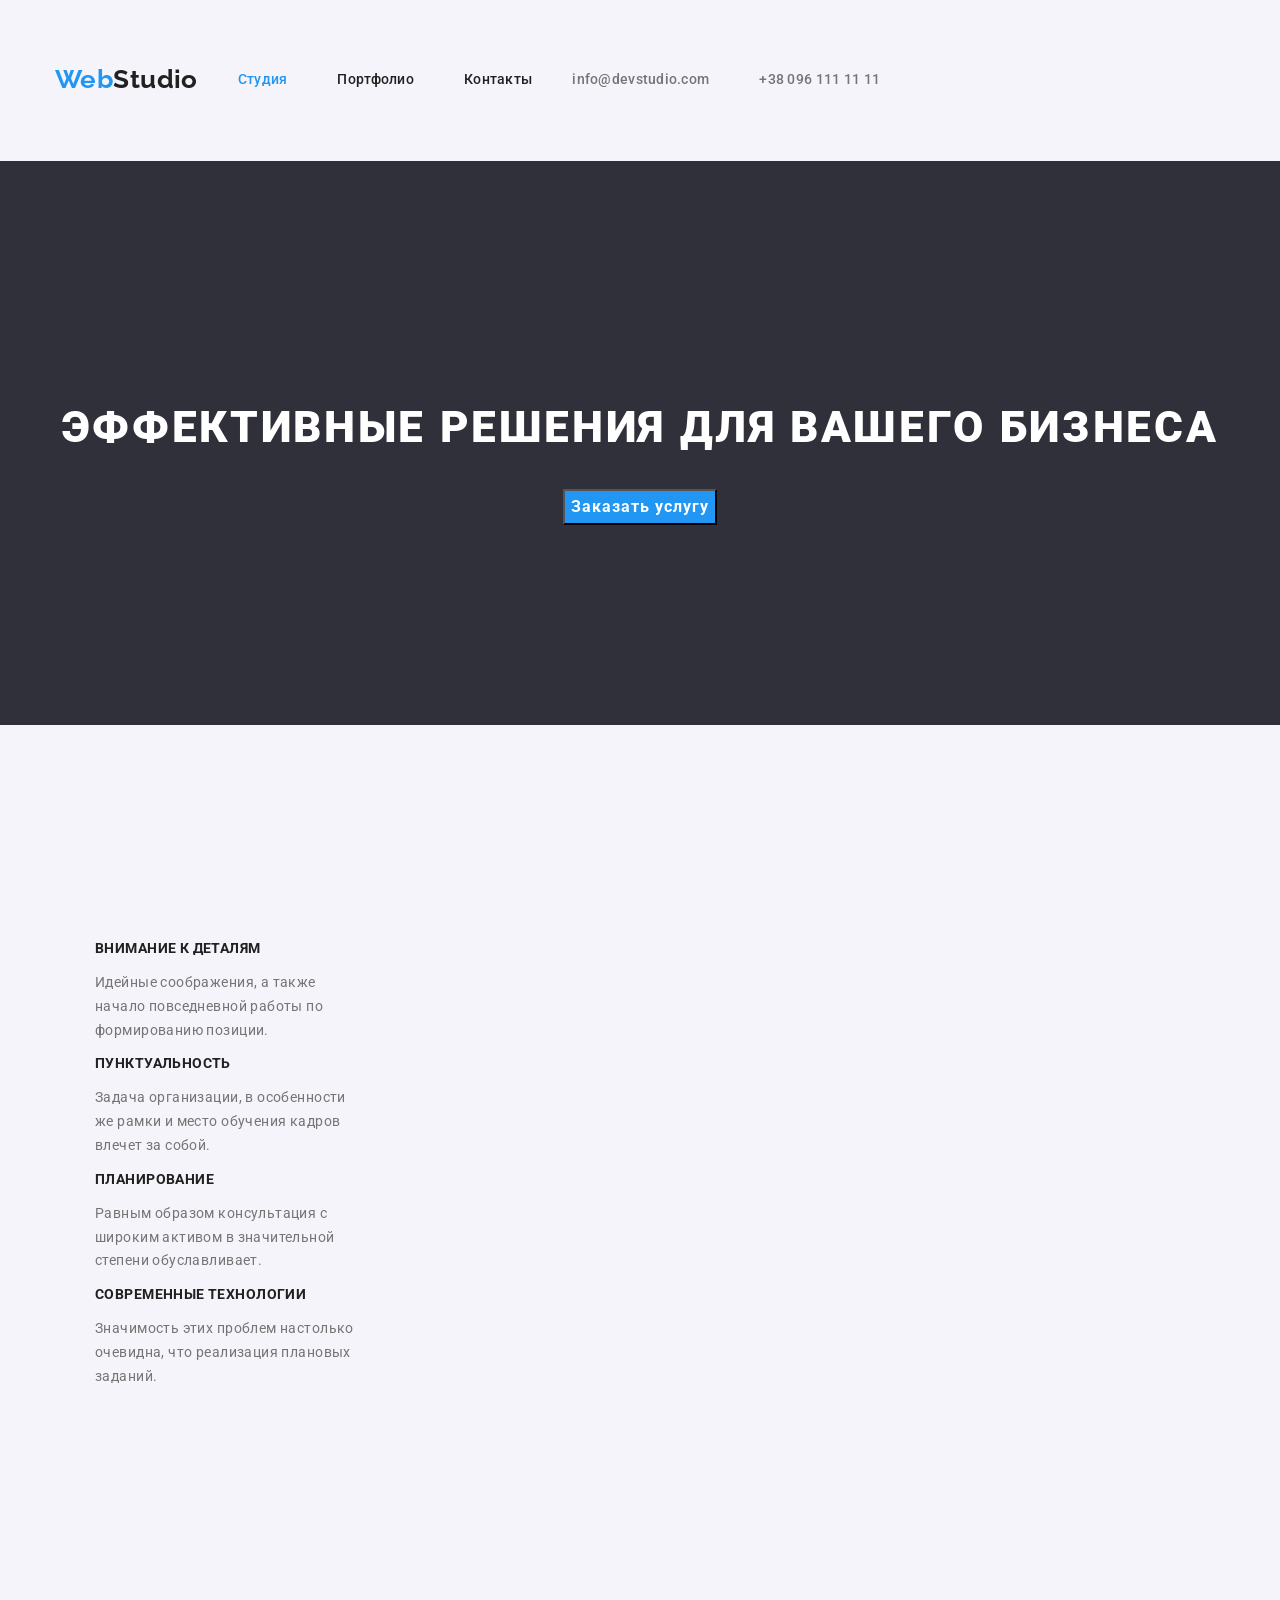
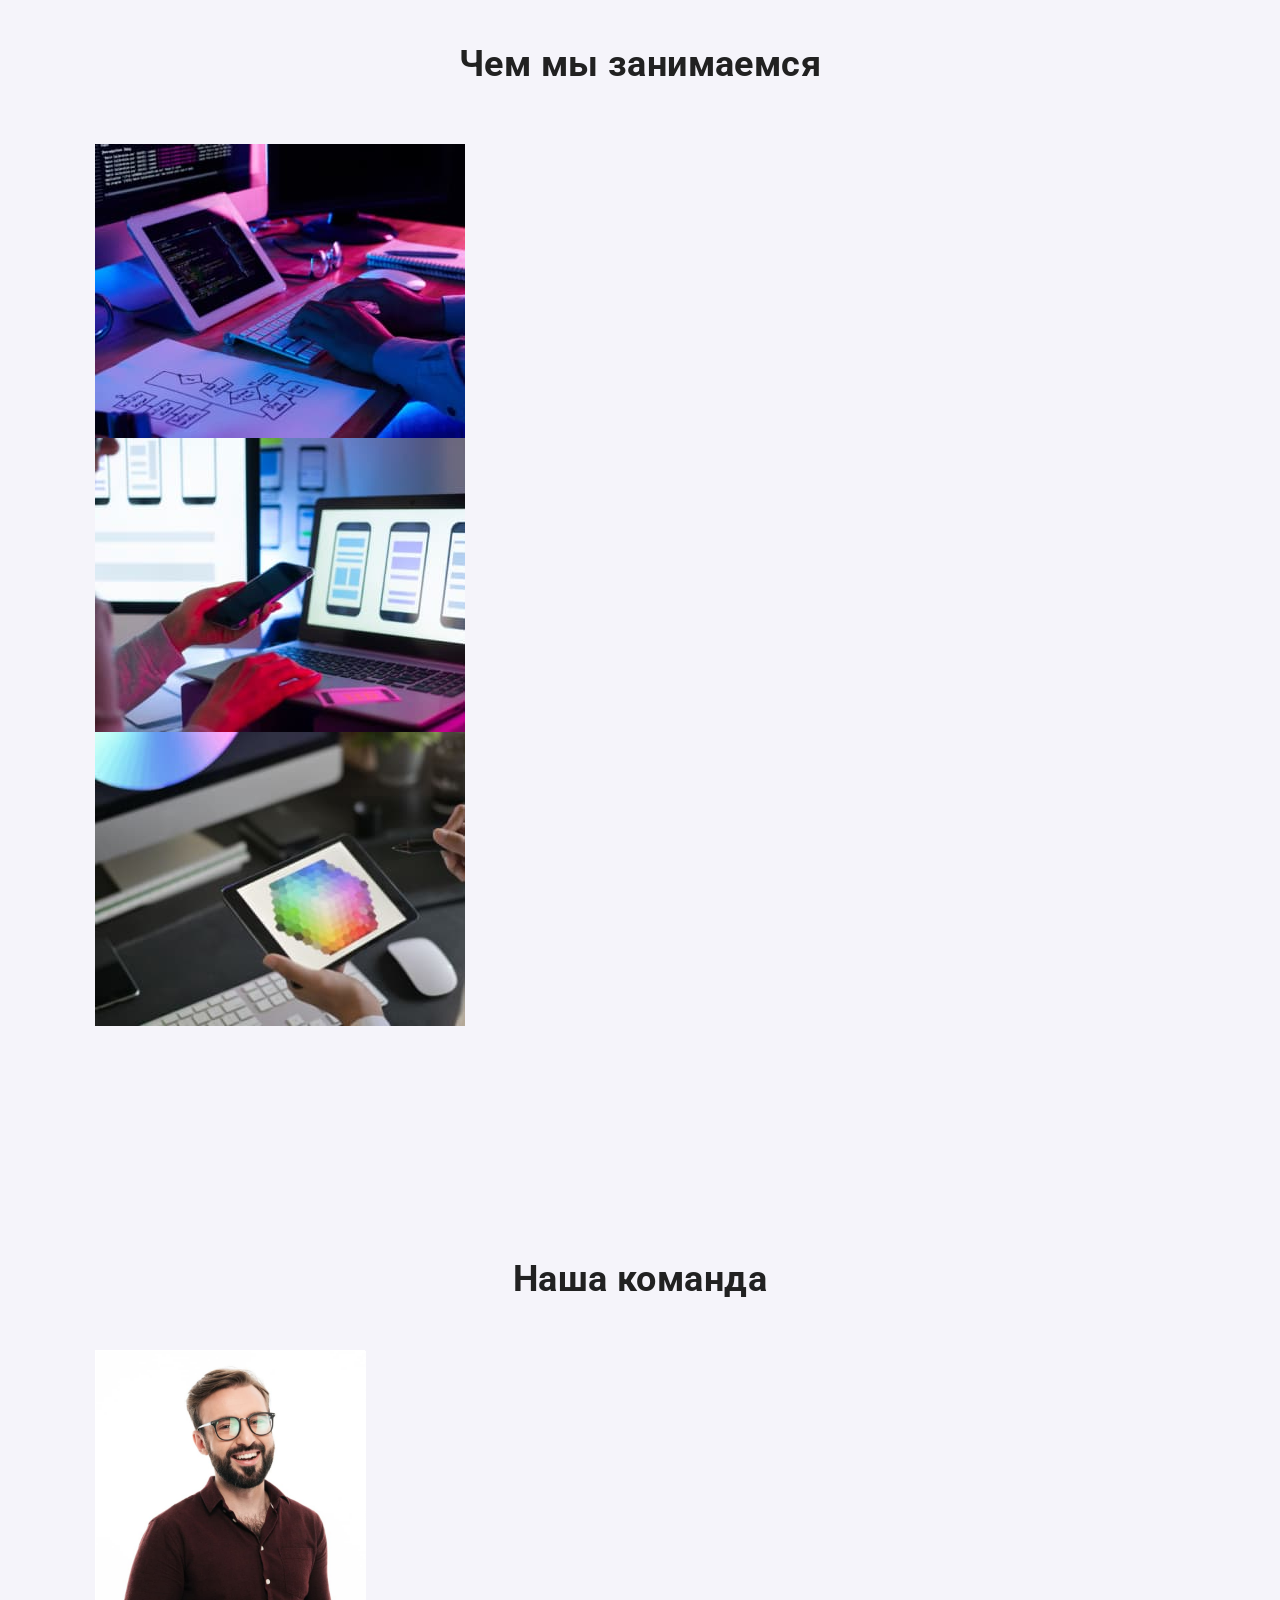
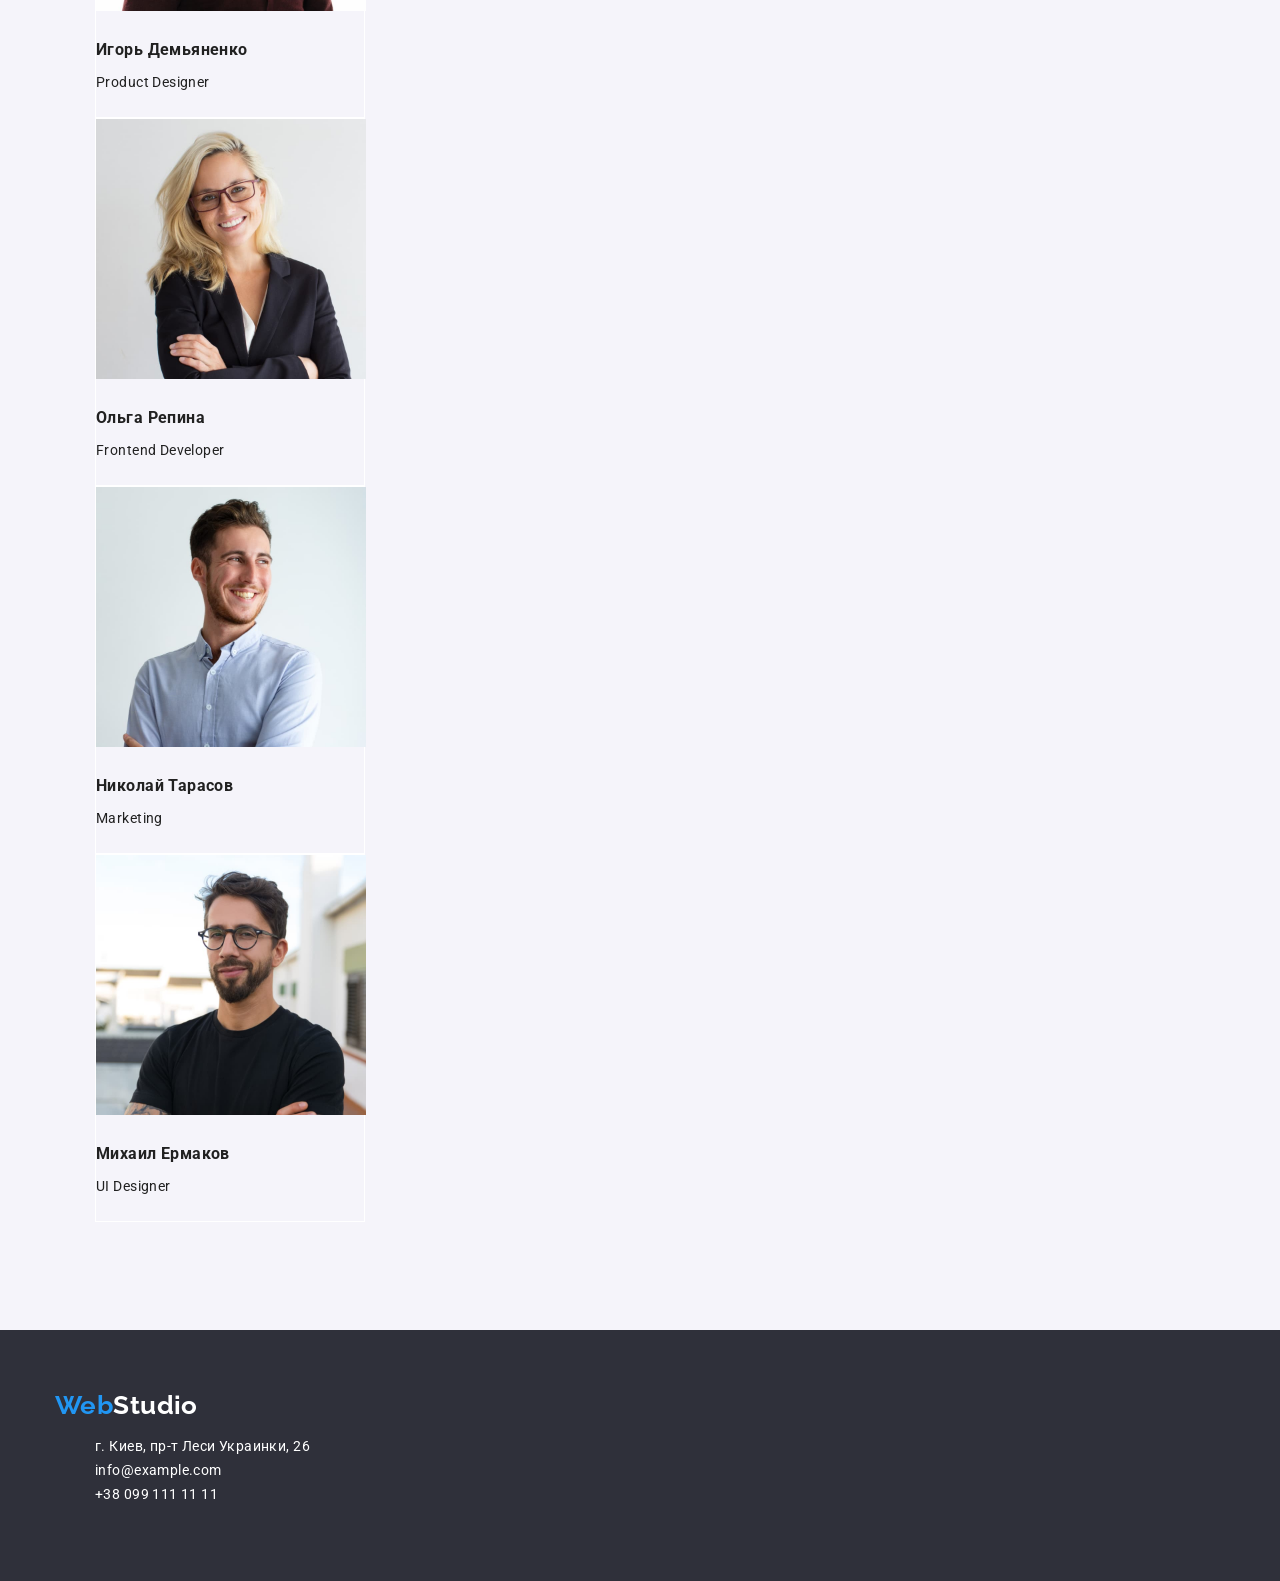
==== index.html @ 21a74ce8 "html" ====
<!DOCTYPE html>
<html lang="ru">
  <head>
    <meta charset="UTF-8" />
    <meta http-equiv="X-UA-Compatible" content="IE=edge" />
    <meta name="viewport" content="width=device-width, initial-scale=1.0" />
    <link rel="preconnect" href="https://fonts.googleapis.com" />
    <link rel="preconnect" href="https://fonts.gstatic.com" crossorigin />
    <link
      href="https://fonts.googleapis.com/css2?family=Raleway:wght@700&family=Roboto:wght@400;500;700;900&display=swap"
      rel="stylesheet"
    />
    <link
      rel="stylesheet"
      href="https://cdnjs.cloudflare.com/ajax/libs/modern-normalize/1.1.0/modern-normalize.min.css"
      integrity="sha512-wpPYUAdjBVSE4KJnH1VR1HeZfpl1ub8YT/NKx4PuQ5NmX2tKuGu6U/JRp5y+Y8XG2tV+wKQpNHVUX03MfMFn9Q=="
      crossorigin="anonymous"
      referrerpolicy="no-referrer"
    />
    <link rel="stylesheet" href="./css/styles.css" />
    <title>Web Studio</title>
  </head>

  <body>
    <header class="header">
      <div class="conteiner main-nav">
        <nav class="header-navigation">
          <a href="./index.html" class="logo logo-header link"
            >Web<span class="studio">Studio </span>
          </a>
          <ul class="header-list list">
            <li class="header-item">
              <a href="./index.html" class="header-link link current">Студия</a>
            </li>
            <li class="header-item">
              <a href="./portfolio.html" class="header-link link">Портфолио</a>
            </li>
            <li class="header-item">
              <a href="" class="header-link link">Контакты</a>
            </li>
          </ul>
        </nav>
        <ul class="header-contact list">
          <li class="header-contact-item">
            <a href="mailto:info@devstudio.com" class="header-contact-link link"
              >info@devstudio.com</a
            >
          </li>
          <li class="header-contact-item">
            <a href="tel:+380961111111" class="header-contact-link link"
              >+38 096 111 11 11</a
            >
          </li>
        </ul>
      </div>
    </header>
    <main>
      <!-- Герой -->
      <section class="hero">
        <div class="conteiner">
          <h1 class="hero-title">Эффективные решения для вашего бизнеса</h1>
          <button class="hero-btn" type="button">Заказать услугу</button>
        </div>
      </section>
      <!-- Наші преваги -->
      <section class="feature">
        <div class="conteiner">
          <h2 class="visually-hidden">Наши преимущества</h2>
          <ul class="feature list">
            <li class="feature-item link">
              <h3 class="feature-top-title">Внимание к деталям</h3>
              <p class="feature-text">
                Идейные соображения, а также начало повседневной работы по
                формированию позиции.
              </p>
            </li>
            <li class="feature-item link">
              <h3 class="feature-top-title">Пунктуальность</h3>
              <p class="feature-text">
                Задача организации, в особенности же рамки и место обучения
                кадров влечет за собой.
              </p>
            </li>
            <li class="feature-item link">
              <h3 class="feature-top-title">Планирование</h3>
              <p class="feature-text">
                Равным образом консультация с широким активом в значительной
                степени обуславливает.
              </p>
            </li>
            <li class="feature-item link">
              <h3 class="feature-top-title">Современные технологии</h3>
              <p class="feature-text">
                Значимость этих проблем настолько очевидна, что реализация
                плановых заданий.
              </p>
            </li>
          </ul>
        </div>
      </section>
      <!-- Про нас -->
      <section class="about">
        <div class="conteiner">
          <h2 class="about-title">Чем мы занимаемся</h2>
          <ul class="about-list list">
            <li class="about-item link">
              <img src="./img/img1.jpg" alt="photo1" width="370" height="294" />
            </li>
            <li class="about-item link">
              <img src="./img/img2.jpg" alt="photo2" width="370" height="294" />
            </li>
            <li class="about-item link">
              <img src="./img/img3.jpg" alt="photo3" width="370" height="294" />
            </li>
          </ul>
        </div>
      </section>
      <!-- Наша команда -->
      <section class="team">
        <div class="conteiner">
          <h2 class="team-title">Наша команда</h2>
          <ul class="team-list list">
            <li class="team-item link">
              <img
                class="team-img"
                src="./img/Igor.jpg"
                alt="Игорь"
                width="270"
                height="260"
              />
              <h3 class="team-top-title">Игорь Демьяненко</h3>
              <p class="team-text" lang="en">Product Designer</p>
            </li>
            <li class="team-item link">
              <img
                class="team-img"
                src="./img/olga.jpg"
                alt="Ольга"
                width="270"
                height="260"
              />
              <h3 class="team-top-title">Ольга Репина</h3>
              <p class="team-text" lang="en">Frontend Developer</p>
            </li>
            <li class="team-item link">
              <img
                class="team-img"
                src="./img/nick.jpg"
                alt="Николай "
                width="270"
                height="260"
              />
              <h3 class="team-top-title">Николай Тарасов</h3>
              <p class="team-text" lang="en">Marketing</p>
            </li>
            <li class="team-item link">
              <img
                class="team-img"
                src="./img/michal.jpg"
                alt="Михаил"
                width="270"
                height="260"
              />
              <h3 class="team-top-title">Михаил Ермаков</h3>
              <p class="team-text" lang="en">UI Designer</p>
            </li>
          </ul>
        </div>
      </section>
    </main>
    <footer class="footer">
      <div class="conteiner">
        <a href="" class="logo link"
          >Web<span class="studio-footer">Studio </span>
        </a>
        <address class="footer-address">
          <ul class="footer-address list">
            <li class="footer-address-item link">
              <a
                class="footer-link link"
                href="https://goo.gl/maps/RfcwsnExLFUihrQw7"
                target="_blank"
                rel=" noopener noindex nofollow"
                >г. Киев, пр-т Леси Украинки, 26</a
              >
            </li>
            <li class="footer-address-item">
              <a class="footer-link link" href="mailto:info@example.com"
                >info@example.com</a
              >
            </li>
            <li class="footer-address-item">
              <a class="footer-link link" href="tel:+380991111111"
                >+38 099 111 11 11</a
              >
            </li>
          </ul>
        </address>
      </div>
    </footer>
  </body>
</html>
---- css/styles.css ----
/* колір основного тексту #212121 */
/* колір другорядного тексту #757575 */
/* колір mail tel footer rgba(255, 255, 255, 0.6); */
/* заголовок hero та adress footer  #FFFFFF */
/* фон hero та footer #2F303A */
/* основний фон #E5E5E5 */
/* фон наша команда #F5F4FA */
/* акцент #2196F3 */

:root {
  --accent-color: #2196f3;
  --title-text-color: #212121;
  --primary-text-color: #757575;
  --text-footer-contact: rgba(255, 255, 255, 0.6);
  --background-hero-address: #2f303a;
  --backgraund-main: #e5e5e5;
  --backgraund-team: #f5f4fa;
  --white-text-color: #ffffff;
  --typical-margin: 30px;
  --typical-padding: 94px;
}
body {
  font-family: "Roboto", Ubuntu, sans-serif;
  font-size: 14px;
  letter-spacing: 0.03em;
  color: var(--title-text-color);
  background-color: var(--backgraund-team);
}
img {
  display: block;
}
button {
  cursor: pointer;
}

.list {
  list-style: none;
}

.link {
  text-decoration: none;
  font-style: normal;
}
.conteiner {
  width: 1200px;
  padding-left: 15px;
  padding-right: 15px;
  margin: 0 auto;
}

.logo {
  font-family: "Raleway";
  font-weight: 700;
  font-size: 26px;
  line-height: 1.19;
  color: var(--accent-color);
}

.studio {
  color: var(--title-text-color);
}

.visually-hidden {
  position: absolute;
  white-space: nowrap;
  width: 1px;
  height: 1px;
  overflow: hidden;
  border: 0;
  padding: 0;
  clip: rect(0 0 0 0);
  clip-path: inset(50%);
  margin: -1px;
}
/* Header */
.header {
  padding-top: 24px;
  padding-bottom: 25px;
  display: flex;
  justify-content: center;
}
.header-list {
  display: flex;
  justify-content: end;
}
.header-list .header-item + .header-item {
  margin-left: 50px;
}

.header-list .header-link {
  padding-top: 32px;
  padding-bottom: 32px; 
  display: block;
}
.header-link {
  font-weight: 500;
  line-height: 1.3;
  letter-spacing: 0.02em;
  color: var(--title-text-color);
}
.header-item .link.current {
  color: var(--accent-color);
}
.header-link {
  font-weight: 500;
  line-height: 1.14;
  letter-spacing: 0.02em;
}
.header-link:hover {
  color: var(--accent-color);
}
.header-link:focus {
  color: var(--accent-color);
  background-color: var(--backgraund-team);
}
.header-contact .header-contact-link {
   padding-top: 32px;
  padding-bottom: 32px; 
  display: block;
}
.header-contact-link:hover {
  color: var(--accent-color);
  background-color: var(--backgraund-team);
}
.header-contact {
  display: flex;
  justify-content: end;
  
}
.header-contact .header-contact-item + .header-contact-item {
  margin-left: 50px;
}
.header-contact-link {
  font-weight: 500;
  line-height: 1.4;
  letter-spacing: 0.02em;
  color: var(--primary-text-color);
 
}

.header-contact-link:focus {
  color: var(--accent-color);
  background-color: var(--backgraund-team);
}
/* Main nav */
  .main-nav {
    display: flex;
    align-items: center;
    
  
  }

  .header-navigation {
  display: flex;
  align-items: center;
  justify-content: start;

}
/* Hero  */
.hero {
  align-items: center;
  text-align: center;
  background-color: var(--background-hero-address);
  padding-top: 200px;
  padding-bottom: 200px;
}
.hero-title {
  font-weight: 900;
  font-size: 44px;
  line-height: 1.4;
  text-align: center;
  letter-spacing: 0.06em;
  text-transform: uppercase;
  color: var(--white-text-color);
  margin-bottom: var(--typical-margin);
}
.hero-btn {
  background-color: var(--accent-color);
  font-family: inherit;
  font-weight: 700;
  font-size: 16px;
  line-height: 1.9;
  align-items: center;
  text-align: center;
  letter-spacing: 0.06em;
  cursor: pointer;
  color: var(--white-text-color);
}
.feature {
  padding-top: var(--typical-padding);
  padding-bottom: var(--typical-padding);
}

.feature-top-title {
  font-weight: 700;
  font-size: 14px;
  line-height: 1.14;
  text-transform: uppercase;
  color: var(--title-text-color);
  margin-bottom: 10px;
}

.feature-text {
  line-height: 1.7;
  color: var(--primary-text-color);
  max-width: 270px;
}
.about {
  background-color: var(--backgraund-team);
  padding-bottom: var(--typical-padding);
}
.about-title {
  font-weight: 700;
  font-size: 36px;
  line-height: 1.67;
  text-align: center;
  color: var(--title-text-color);
  margin-bottom: 50px;
}

.team {
  background-color: var(--backgraund-team);
  padding-top: var(--typical-padding);
  padding-bottom: var(--typical-padding);
}
.team-title {
  font-weight: 700;
  font-size: 36px;
  line-height: 1.17;
  text-align: center;
  margin-bottom: 50px;

  color: var(--title-text-color);
}
.team-top-title {
  margin-top: var(--typical-margin);
  margin-bottom: 10px;
}
.team-item {
  width: 270px;
  height: 368px;
  border: 1px solid #ffffff;
}
.team.text {
  font-size: 16px;
  line-height: 1.19;
  margin-bottom: var(--typical-margin);
  text-align: center;

  color: var(--primary-text-color);
}
.footer {
  background-color: var(--background-hero-address);
  padding-top: 60px;
  padding-bottom: 60px;
}

.studio-footer {
  color: var(--white-text-color);
}
.footer-link {
  font-family: "Roboto";
  font-style: normal;
  font-weight: 400;
  font-size: 14px;
  line-height: 1.7;
  margin-top: 20px;
  letter-spacing: 0.03em;
  color: var(--white-text-color);
  margin-top: 9px;
}

.footer-link:hover {vvvvf
  color: var(--accent-color);
}
.footer-link:focus {
  color: var(--accent-color);
}

.footer-address-item {
  line-height: 1.7;

  color: var(--text-footer-contact);
}
/* Портфоліо */
.portfolio {
  background-color: var(--backgraund-main);
  padding-top: var(--typical-padding);
  padding-bottom: var(--typical-padding);
}
.button {
  font-family: "Roboto";
  font-weight: 500;
  font-size: 16px;
  line-height: 1.62;
  text-align: center;
}
.btn:hover {
  background-color: var(--accent-color);
  color: var(--white-text-color);
}

.btn:focus {
  background-color: var(--accent-color);
  color: var(--white-text-color);
}
.btn {
  margin-bottom: 50px;
}
.portfollio-list{
  display: flex;
  justify-content: center;
} 
.portfollio-list .portfolio-item {
  margin-left: 8px;
}
.portfolio-title {
  font-weight: 700;
  font-size: 18px;
  line-height: 2;
  margin-bottom: 4px;
  letter-spacing: 0.06em;
  color: var(--title-text-color);
}
.portfolio-text {
  font-size: 16px;
  line-height: 1.9;
  letter-spacing: 0.03em;
  margin-bottom: 20px;
  color: var(--primary-text-color);
}
.portfolio-picture {
  display: flex;
  flex-wrap: wrap;
  /* justify-content: space-between; */
}
/* calc((100% - кол-ищ margin в строке * на значение margin ) / на кол-во элементов в строке) */
.portfolio-picture-item {
  /* width: 380px;
  border: 1px solid #ffffff; */
  width: calc((100% - 60px) / 3);
  margin-bottom: 30px;
}
.portfolio-picture-item:not(:nth-child(3n)){
  margin-right: 30px;
}
.portfolio-picture-item:nth-last-child(-3){
  margin-bottom: 0px;
}

 .conteiner .flex {
  dis play: flex;
  flex-wrap: wrap;
  }
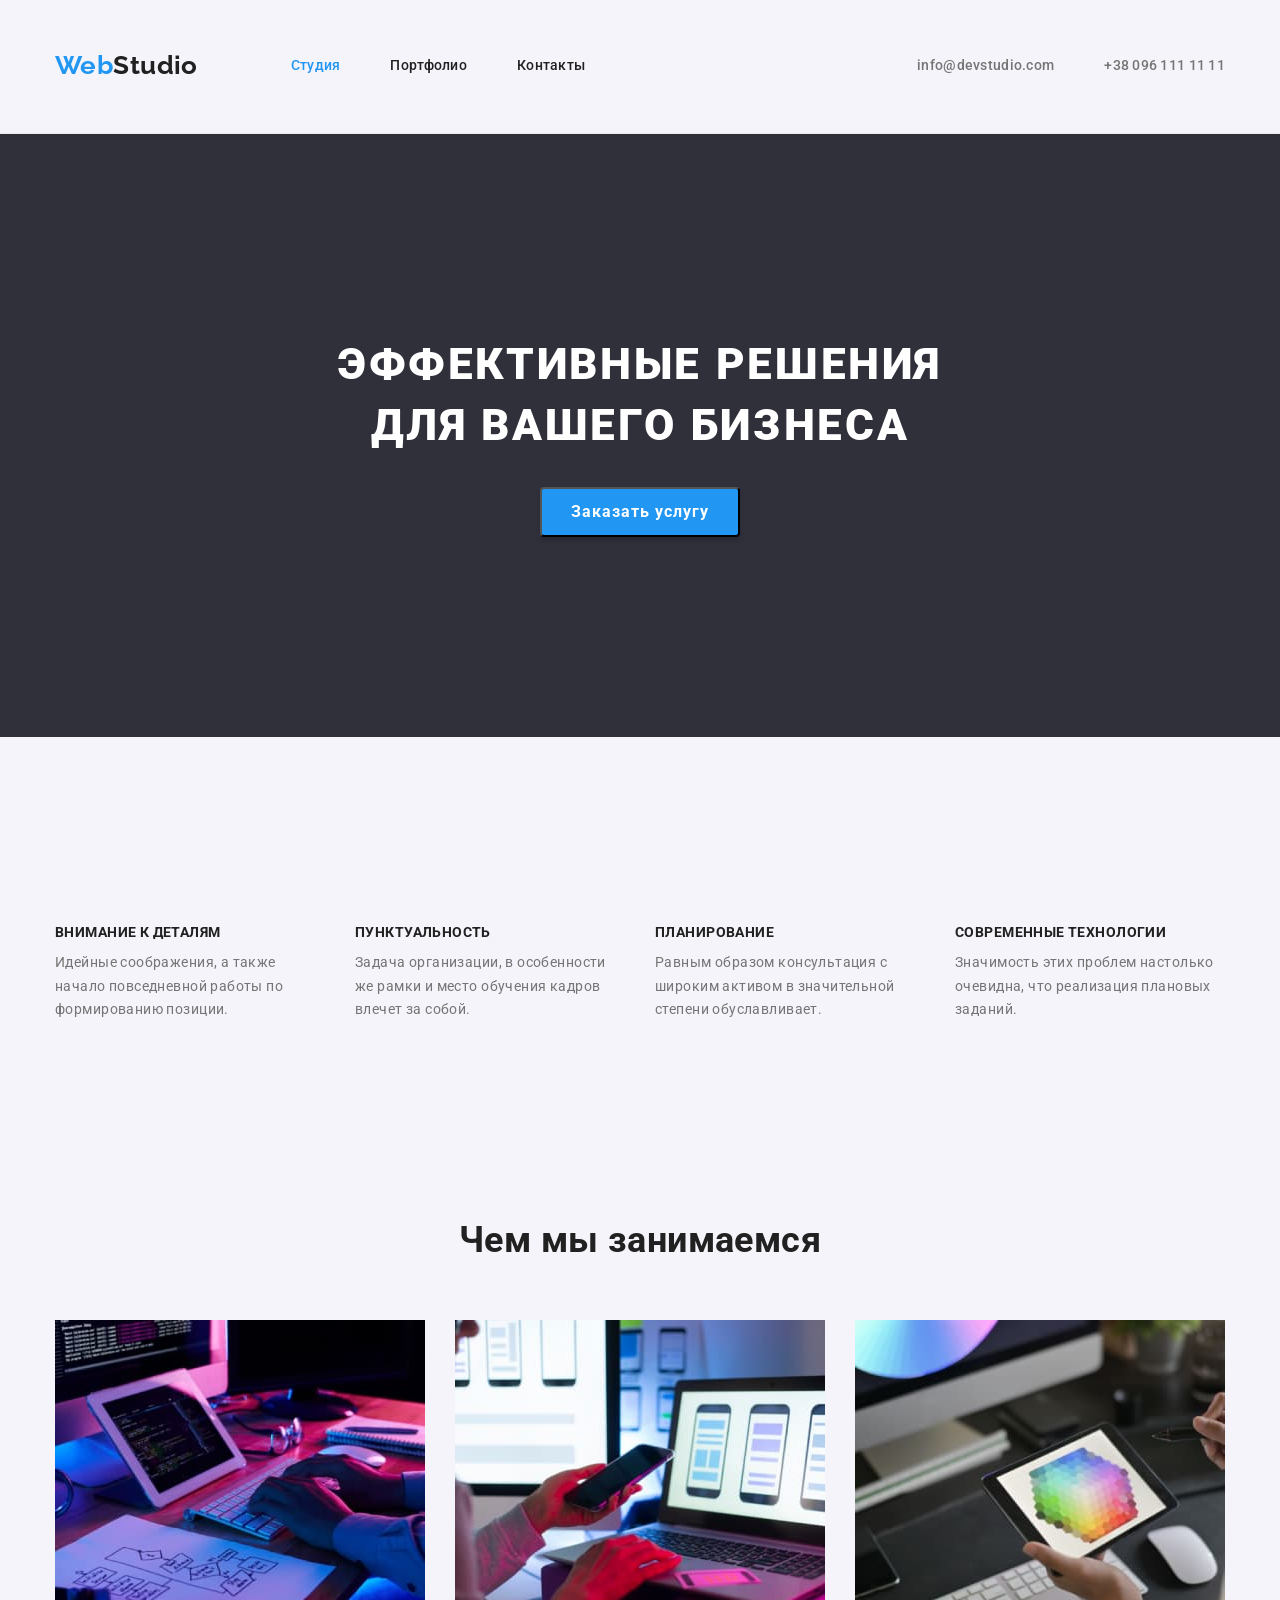
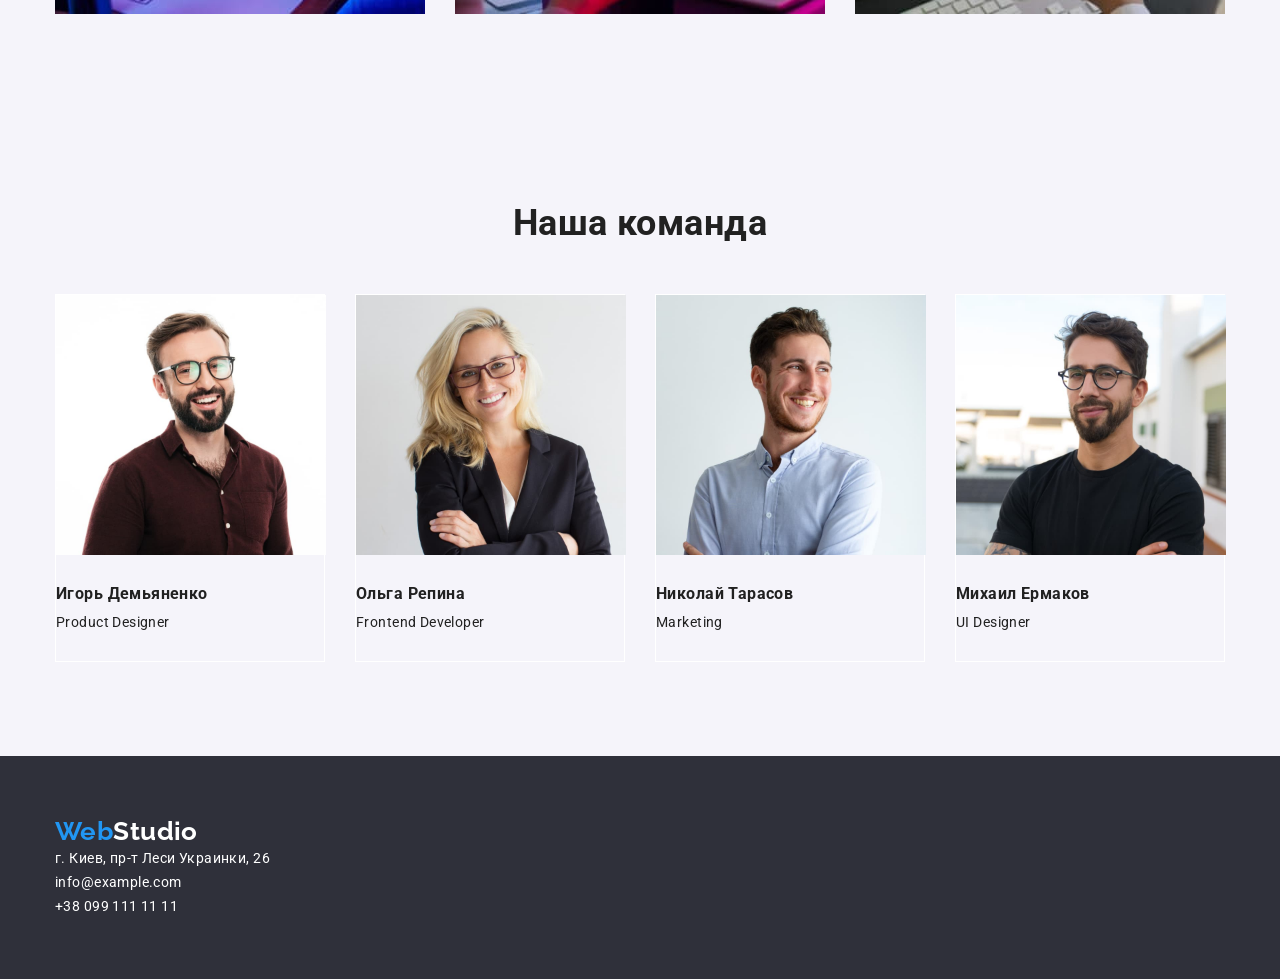
==== commit c8cdc1b4: "html" ====
--- a/index.html
+++ b/index.html
@@ -170,14 +170,14 @@
     </main>
     <footer class="footer">
       <div class="conteiner">
-        <a href="" class="logo link"
+        <a href="" class="logo link footer-logo"
           >Web<span class="studio-footer">Studio </span>
         </a>
         <address class="footer-address">
           <ul class="footer-address list">
             <li class="footer-address-item link">
               <a
-                class="footer-link link"
+                class="footer-link link address-link"
                 href="https://goo.gl/maps/RfcwsnExLFUihrQw7"
                 target="_blank"
                 rel=" noopener noindex nofollow"
@@ -185,12 +185,14 @@
               >
             </li>
             <li class="footer-address-item">
-              <a class="footer-link link" href="mailto:info@example.com"
+              <a
+                class="footer-link link contact-link"
+                href="mailto:info@example.com"
                 >info@example.com</a
               >
             </li>
             <li class="footer-address-item">
-              <a class="footer-link link" href="tel:+380991111111"
+              <a class="footer-link link contact-link" href="tel:+380991111111"
                 >+38 099 111 11 11</a
               >
             </li>
--- a/css/styles.css
+++ b/css/styles.css
@@ -19,6 +19,16 @@
   --typical-margin: 30px;
   --typical-padding: 94px;
 }
+p,
+h1,
+h2,
+h3,
+h4,
+h5,
+h6 {
+  margin: 0;
+  padding: 0;
+}
 body {
   font-family: "Roboto", Ubuntu, sans-serif;
   font-size: 14px;
@@ -35,6 +45,8 @@
 
 .list {
   list-style: none;
+  padding: 0;
+  margin: 0;
 }
 
 .link {
@@ -74,17 +86,29 @@
 }
 /* Header */
 .header {
+  /* height: 80px; */
   padding-top: 24px;
   padding-bottom: 25px;
-  display: flex;
-  justify-content: center;
+  text-align: center;
+ border-bottom: 1px solid #ECECEC;
 }
 .header-list {
   display: flex;
-  justify-content: end;
+  list-style: none;
+  padding: 0;
+  margin: 0;
+
 }
 .header-list .header-item + .header-item {
   margin-left: 50px;
+}
+.header-contact .header-contact-item + .header-contact-item {
+  margin-left: 50px;
+}
+.logo-header {
+  margin-right: 93px;
+  padding-top: 24px;
+  padding-bottom: 25px;
 }
 
 .header-list .header-link {
@@ -124,12 +148,12 @@
 }
 .header-contact {
   display: flex;
-  justify-content: end;
+  margin-left: auto;
   
 }
-.header-contact .header-contact-item + .header-contact-item {
+/* .header-contact .header-contact-item + .header-contact-item {
   margin-left: 50px;
-}
+} */
 .header-contact-link {
   font-weight: 500;
   line-height: 1.4;
@@ -146,14 +170,11 @@
   .main-nav {
     display: flex;
     align-items: center;
-    
-  
   }
 
   .header-navigation {
   display: flex;
   align-items: center;
-  justify-content: start;
 
 }
 /* Hero  */
@@ -168,15 +189,21 @@
   font-weight: 900;
   font-size: 44px;
   line-height: 1.4;
-  text-align: center;
   letter-spacing: 0.06em;
   text-transform: uppercase;
   color: var(--white-text-color);
   margin-bottom: var(--typical-margin);
+  flex-wrap: wrap;
+  max-width: 696px;
+  text-align: center;
+margin: auto;
+  
 }
 .hero-btn {
+  min-width: 200px;
+  height: 50px;
   background-color: var(--accent-color);
-  font-family: inherit;
+  font-family: Roboto;
   font-weight: 700;
   font-size: 16px;
   line-height: 1.9;
@@ -185,7 +212,11 @@
   letter-spacing: 0.06em;
   cursor: pointer;
   color: var(--white-text-color);
-}
+  box-shadow: 0px 4px 4px rgba(0, 0, 0, 0.15);
+  border-radius: 4px;
+  margin-top: 30px;
+}
+/* Feature/ */
 .feature {
   padding-top: var(--typical-padding);
   padding-bottom: var(--typical-padding);
@@ -198,6 +229,9 @@
   text-transform: uppercase;
   color: var(--title-text-color);
   margin-bottom: 10px;
+}
+.feature-item + .feature-item {
+  margin-left: 30px;
 }
 
 .feature-text {
@@ -205,9 +239,19 @@
   color: var(--primary-text-color);
   max-width: 270px;
 }
+.feature .list{
+ display: flex;
+}
+/* About/ */
 .about {
   background-color: var(--backgraund-team);
   padding-bottom: var(--typical-padding);
+}
+.about-list {
+  display: flex;
+}
+.about-item  + .about-item {
+  margin-left: 30px;
 }
 .about-title {
   font-weight: 700;
@@ -217,11 +261,14 @@
   color: var(--title-text-color);
   margin-bottom: 50px;
 }
-
+/* Team/ */
 .team {
   background-color: var(--backgraund-team);
   padding-top: var(--typical-padding);
   padding-bottom: var(--typical-padding);
+}
+.team-list {
+  display: flex;
 }
 .team-title {
   font-weight: 700;
@@ -240,6 +287,9 @@
   width: 270px;
   height: 368px;
   border: 1px solid #ffffff;
+}
+.team-item + .team-item {
+  margin-left: 30px;
 }
 .team.text {
   font-size: 16px;
@@ -306,6 +356,8 @@
 }
 .btn {
   margin-bottom: 50px;
+  box-shadow: 0px 3px 1px rgba(0, 0, 0, 0.1), 0px 1px 2px rgba(0, 0, 0, 0.08), 0px 2px 2px rgba(0, 0, 0, 0.12);
+  border-radius: 4px;
 }
 .portfollio-list{
   display: flex;
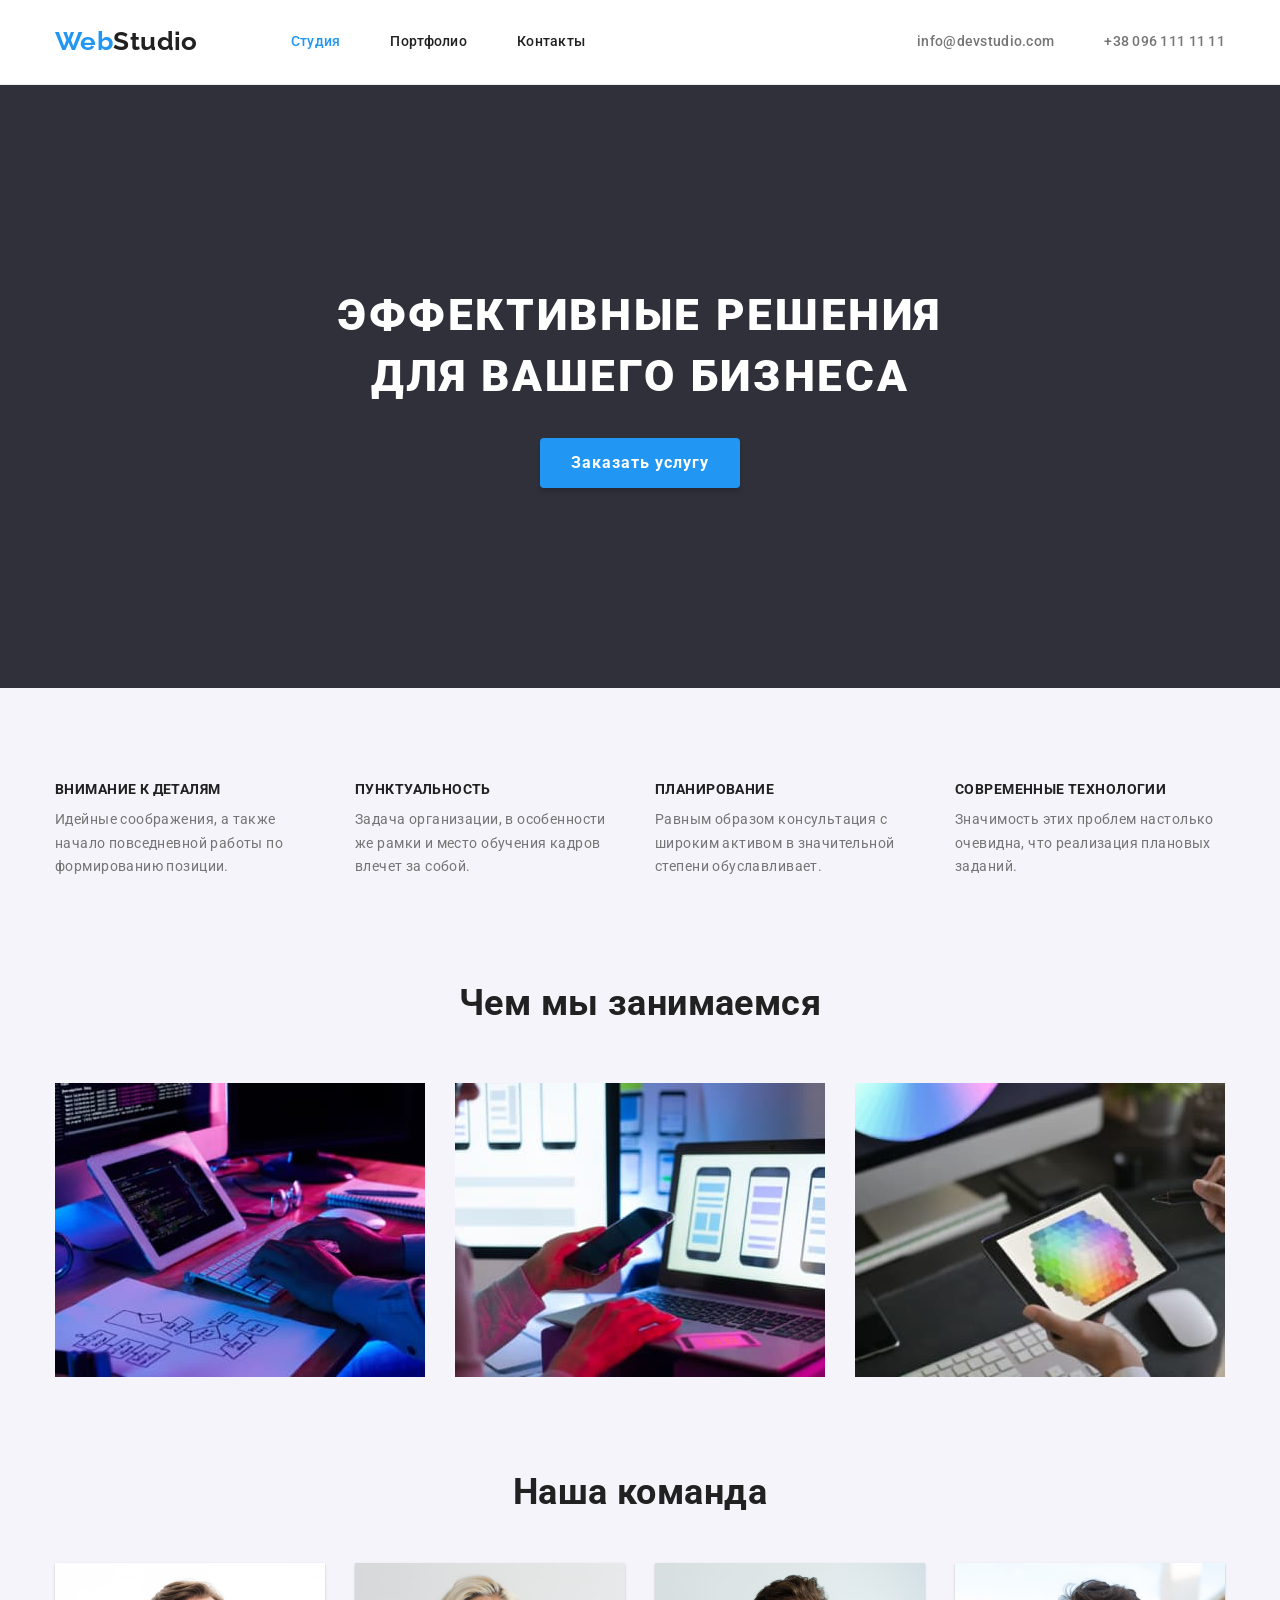
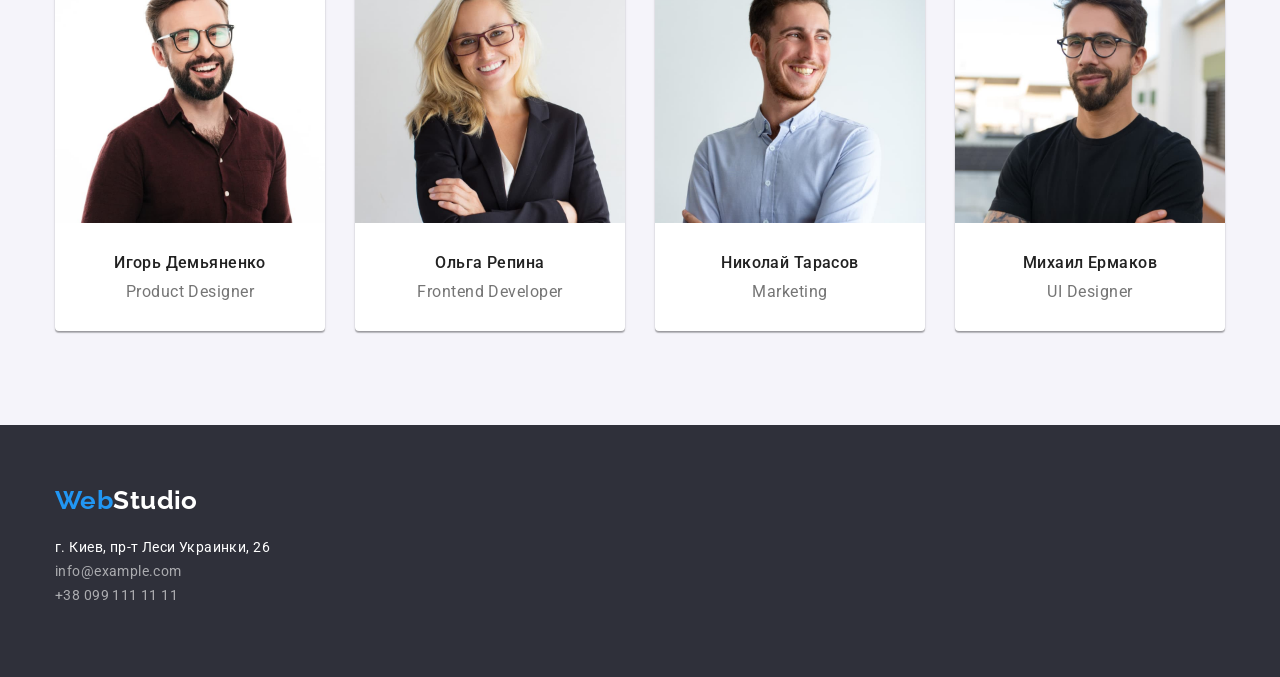
==== commit 7744d3f5: "html" ====
--- a/index.html
+++ b/index.html
@@ -63,7 +63,7 @@
         </div>
       </section>
       <!-- Наші преваги -->
-      <section class="feature">
+      <section class="feature section">
         <div class="conteiner">
           <h2 class="visually-hidden">Наши преимущества</h2>
           <ul class="feature list">
@@ -99,7 +99,7 @@
         </div>
       </section>
       <!-- Про нас -->
-      <section class="about">
+      <section class="about section">
         <div class="conteiner">
           <h2 class="about-title">Чем мы занимаемся</h2>
           <ul class="about-list list">
@@ -116,7 +116,7 @@
         </div>
       </section>
       <!-- Наша команда -->
-      <section class="team">
+      <section class="team section">
         <div class="conteiner">
           <h2 class="team-title">Наша команда</h2>
           <ul class="team-list list">
--- a/css/styles.css
+++ b/css/styles.css
@@ -36,12 +36,14 @@
   color: var(--title-text-color);
   background-color: var(--backgraund-team);
 }
+
 img {
   display: block;
-}
+  max-width: 100%;
+  height: auto;}
+
 button {
-  cursor: pointer;
-}
+  cursor: pointer;}
 
 .list {
   list-style: none;
@@ -84,21 +86,18 @@
   clip-path: inset(50%);
   margin: -1px;
 }
+
 /* Header */
 .header {
-  /* height: 80px; */
-  padding-top: 24px;
-  padding-bottom: 25px;
-  text-align: center;
  border-bottom: 1px solid #ECECEC;
+ background-color: #ffffff;
 }
 .header-list {
   display: flex;
   list-style: none;
   padding: 0;
-  margin: 0;
-
-}
+  margin: 0;}
+
 .header-list .header-item + .header-item {
   margin-left: 50px;
 }
@@ -116,6 +115,7 @@
   padding-bottom: 32px; 
   display: block;
 }
+
 .header-link {
   font-weight: 500;
   line-height: 1.3;
@@ -123,20 +123,20 @@
   color: var(--title-text-color);
 }
 .header-item .link.current {
-  color: var(--accent-color);
-}
+  color: var(--accent-color);}
+
 .header-link {
   font-weight: 500;
   line-height: 1.14;
-  letter-spacing: 0.02em;
-}
+  letter-spacing: 0.02em;}
+
 .header-link:hover {
-  color: var(--accent-color);
-}
+  color: var(--accent-color);}
+
 .header-link:focus {
   color: var(--accent-color);
-  background-color: var(--backgraund-team);
-}
+  background-color: var(--backgraund-team);}
+
 .header-contact .header-contact-link {
    padding-top: 32px;
   padding-bottom: 32px; 
@@ -146,11 +146,11 @@
   color: var(--accent-color);
   background-color: var(--backgraund-team);
 }
+
 .header-contact {
   display: flex;
-  margin-left: auto;
-  
-}
+  margin-left: auto;}
+
 /* .header-contact .header-contact-item + .header-contact-item {
   margin-left: 50px;
 } */
@@ -158,9 +158,7 @@
   font-weight: 500;
   line-height: 1.4;
   letter-spacing: 0.02em;
-  color: var(--primary-text-color);
- 
-}
+  color: var(--primary-text-color);}
 
 .header-contact-link:focus {
   color: var(--accent-color);
@@ -175,8 +173,8 @@
   .header-navigation {
   display: flex;
   align-items: center;
-
-}
+}
+
 /* Hero  */
 .hero {
   align-items: center;
@@ -215,6 +213,7 @@
   box-shadow: 0px 4px 4px rgba(0, 0, 0, 0.15);
   border-radius: 4px;
   margin-top: 30px;
+  border: none;
 }
 /* Feature/ */
 .feature {
@@ -239,16 +238,22 @@
   color: var(--primary-text-color);
   max-width: 270px;
 }
-.feature .list{
+
+.feature .list {
  display: flex;
+ padding: 0;
+ margin: 0;
 }
 /* About/ */
 .about {
   background-color: var(--backgraund-team);
-  padding-bottom: var(--typical-padding);
+  padding: 0;
+  margin: 0;
 }
 .about-list {
   display: flex;
+  padding: 0;
+  margin: 0;
 }
 .about-item  + .about-item {
   margin-left: 30px;
@@ -269,6 +274,8 @@
 }
 .team-list {
   display: flex;
+  padding: 0;
+  margin: 0;
 }
 .team-title {
   font-weight: 700;
@@ -280,31 +287,57 @@
   color: var(--title-text-color);
 }
 .team-top-title {
+ font-weight: 500;
+ font-size: 16px;
+ line-height: 1.19;
   margin-top: var(--typical-margin);
   margin-bottom: 10px;
 }
 .team-item {
   width: 270px;
-  height: 368px;
-  border: 1px solid #ffffff;
+  /* border: 1px solid #ffffff; */
+  box-shadow: 0px 1px 3px rgba(0, 0, 0, 0.12), 0px 1px 1px rgba(0, 0, 0, 0.14), 0px 2px 1px rgba(0, 0, 0, 0.2);
+  border-radius: 0px 0px 4px 4px;
+  text-align: center;
+  background-color: #ffffff;
 }
 .team-item + .team-item {
   margin-left: 30px;
 }
-.team.text {
+.team-text {
   font-size: 16px;
   line-height: 1.19;
-  margin-bottom: var(--typical-margin);
-  text-align: center;
-
-  color: var(--primary-text-color);
-}
+  margin-bottom: 30px;
+  text-align: center;
+  letter-spacing: 0.03em;
+   color: var(--primary-text-color);
+}
+/* Footer/ */
 .footer {
   background-color: var(--background-hero-address);
   padding-top: 60px;
   padding-bottom: 60px;
 }
-
+.footer-address {
+  margin-bottom: 9px;
+}
+.footer-address:nth-child(1n) {
+  margin-top: 20px;
+}
+.footer-address:not(:last-child) {
+  margin-bottom: 9px;
+}
+/* /* .footer-logo {
+  margin-bottom: 20px; */} */
+
+.address-link{
+  /* margin-bottom: 9px; */
+  margin-top: 20px;
+}
+.footer-address-item {
+  /* margin-top: 20px; */
+
+} 
 .studio-footer {
   color: var(--white-text-color);
 }
@@ -314,36 +347,48 @@
   font-weight: 400;
   font-size: 14px;
   line-height: 1.7;
-  margin-top: 20px;
+  /* margin-top: 20px; */
   letter-spacing: 0.03em;
   color: var(--white-text-color);
-  margin-top: 9px;
-}
-
-.footer-link:hover {vvvvf
+  padding: 0;
+  margin: 0;
+}
+
+.footer-link:hover {
   color: var(--accent-color);
 }
 .footer-link:focus {
   color: var(--accent-color);
 }
-
-.footer-address-item {
+.footer-address
+.contact-link {
   line-height: 1.7;
-
-  color: var(--text-footer-contact);
-}
+  letter-spacing: 0.03em;
+  color: rgba(255, 255, 255, 0.6);
+}
+
+.contact-link:not(:last-child) {
+  margin-bottom: 9px;
+} 
+/* /* .address-link + .address-link {
+  margin-bottom: 9px; */
+} */
+
 /* Портфоліо */
-.portfolio {
-  background-color: var(--backgraund-main);
+q
+.section {
+  background-color: var(--backgraund-team);
   padding-top: var(--typical-padding);
   padding-bottom: var(--typical-padding);
 }
+
 .button {
   font-family: "Roboto";
   font-weight: 500;
   font-size: 16px;
   line-height: 1.62;
   text-align: center;
+ 
 }
 .btn:hover {
   background-color: var(--accent-color);
@@ -354,15 +399,31 @@
   background-color: var(--accent-color);
   color: var(--white-text-color);
 }
+
 .btn {
-  margin-bottom: 50px;
-  box-shadow: 0px 3px 1px rgba(0, 0, 0, 0.1), 0px 1px 2px rgba(0, 0, 0, 0.08), 0px 2px 2px rgba(0, 0, 0, 0.12);
+  font-family: "Roboto";
+  font-weight: 500;
+  font-size: 16px;
+  line-height: 1.63;
+  cursor: pointer;
+  outline: 1px solid  #F5F4FA;
+  border-color: #F5F4FA;
+  background: #F5F4FA;
   border-radius: 4px;
+  padding: 6px 22px 6px 22px;
+}
+
+.portfollio-list:nth-child(1n,2n,3n){
+  margin-top: 50px;
 }
 .portfollio-list{
   display: flex;
   justify-content: center;
+ padding-bottom: 50px;
+  padding-top: 94px;
+  background-color: #ffffff;
 } 
+
 .portfollio-list .portfolio-item {
   margin-left: 8px;
 }
@@ -378,29 +439,48 @@
   font-size: 16px;
   line-height: 1.9;
   letter-spacing: 0.03em;
-  margin-bottom: 20px;
+  /* margin-bottom: 20px; */
   color: var(--primary-text-color);
 }
 .portfolio-picture {
   display: flex;
   flex-wrap: wrap;
-  /* justify-content: space-between; */
-}
+  background-color: #ffffff;
+}
+
 /* calc((100% - кол-ищ margin в строке * на значение margin ) / на кол-во элементов в строке) */
 .portfolio-picture-item {
   /* width: 380px;
   border: 1px solid #ffffff; */
-  width: calc((100% - 60px) / 3);
+  flex-basis: calc((100% - 60px) / 3);
+  margin-right: 30px;  *
+  /* margin-left: 30px; */
   margin-bottom: 30px;
-}
-.portfolio-picture-item:not(:nth-child(3n)){
+  background: #FFFFFF;
+}
+
+.portfolio-picture-item:nth-child(1n){
+margin-left: 0;
+}
+.portfolio-picture-item:nth-child(3n) {
+  margin-right: 0;
+} 
+.portfolio-conect {
+  padding-top: 20px;
+  padding-bottom: 20px;
+  margin-bottom: 30px;
+  border: 1px solid #EEEEEE;
+}
+
+.portfolio-picture-item::not(:nth-child(3n)){
   margin-right: 30px;
 }
-.portfolio-picture-item:nth-last-child(-3){
-  margin-bottom: 0px;
-}
-
- .conteiner .flex {
-  dis play: flex;
-  flex-wrap: wrap;
-  }+.portfolio-conect:nth-last-child(7, 8, 9){
+  margin-bottom: 0;
+}
+.portfolio-picture-item::not(:nth-child(3n)){
+  margin-left: 30px;
+}
+.box {
+  margin-bottom: 94px;
+}
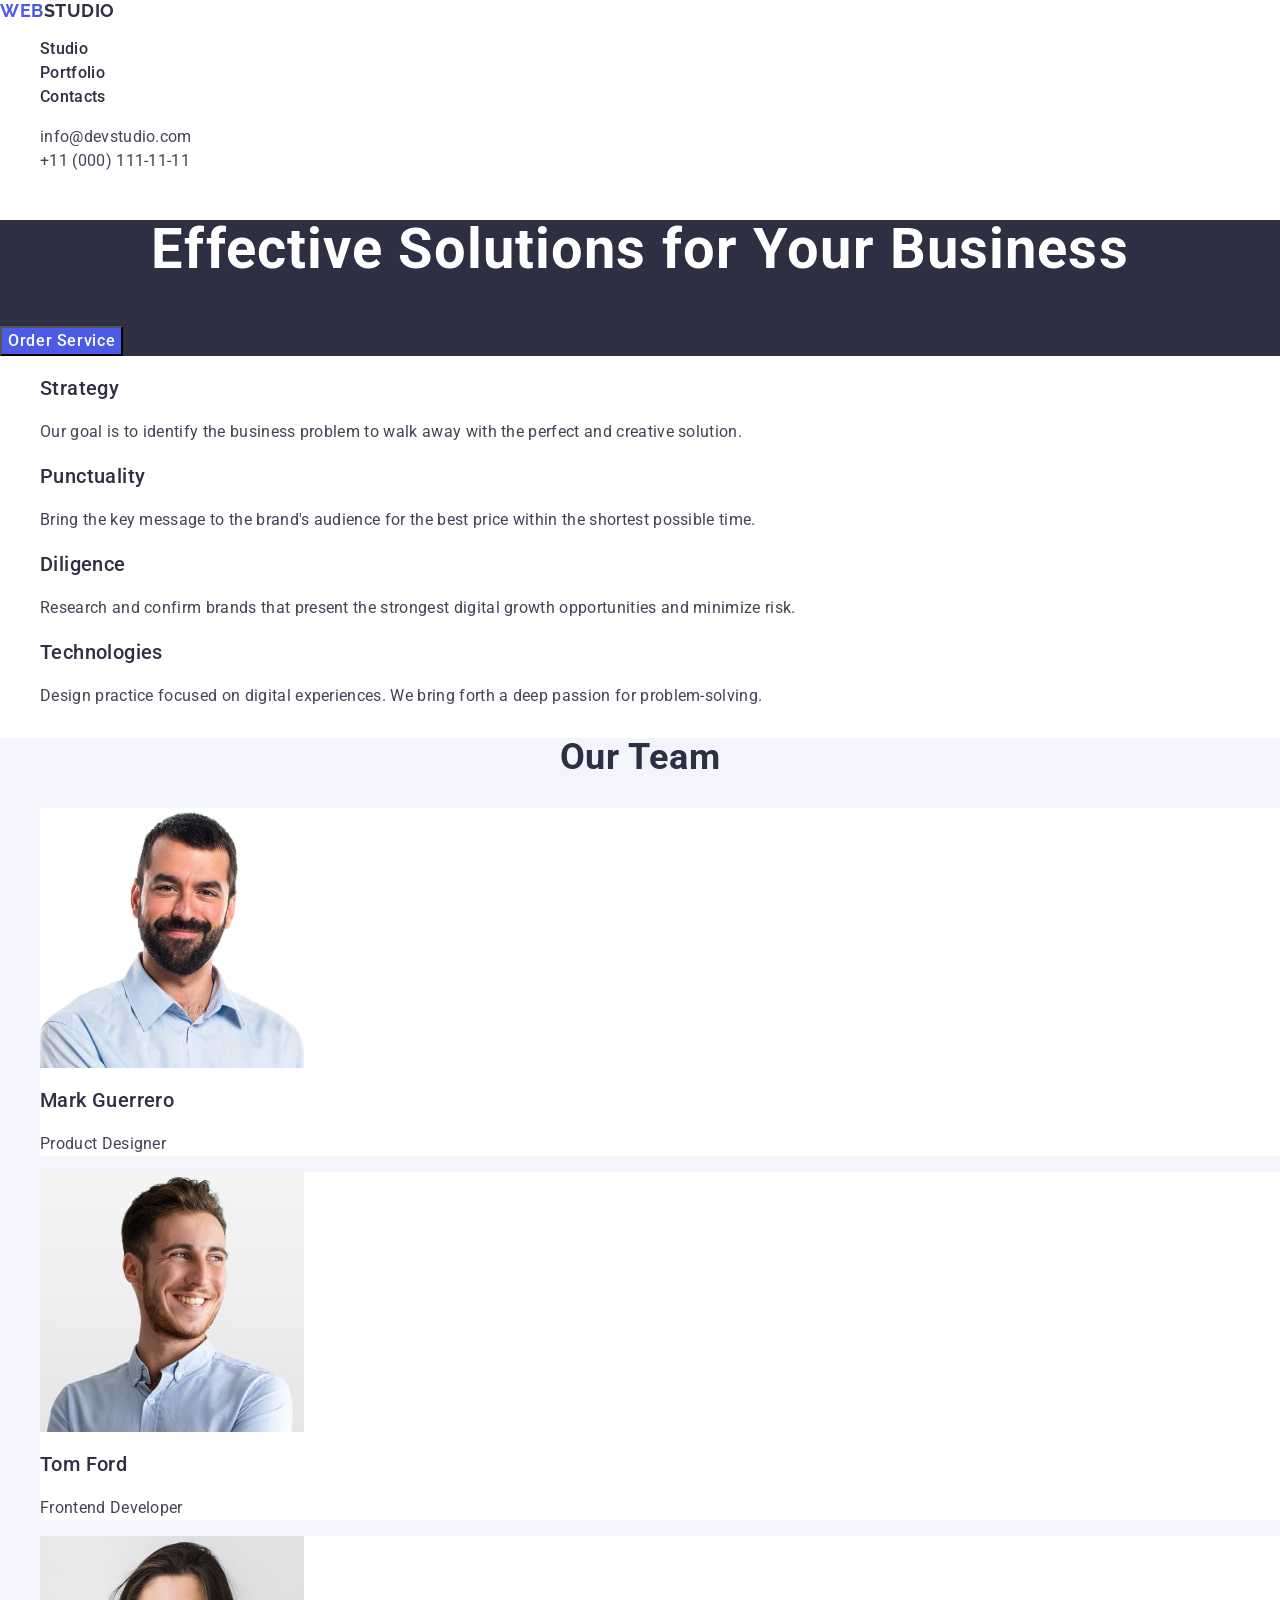
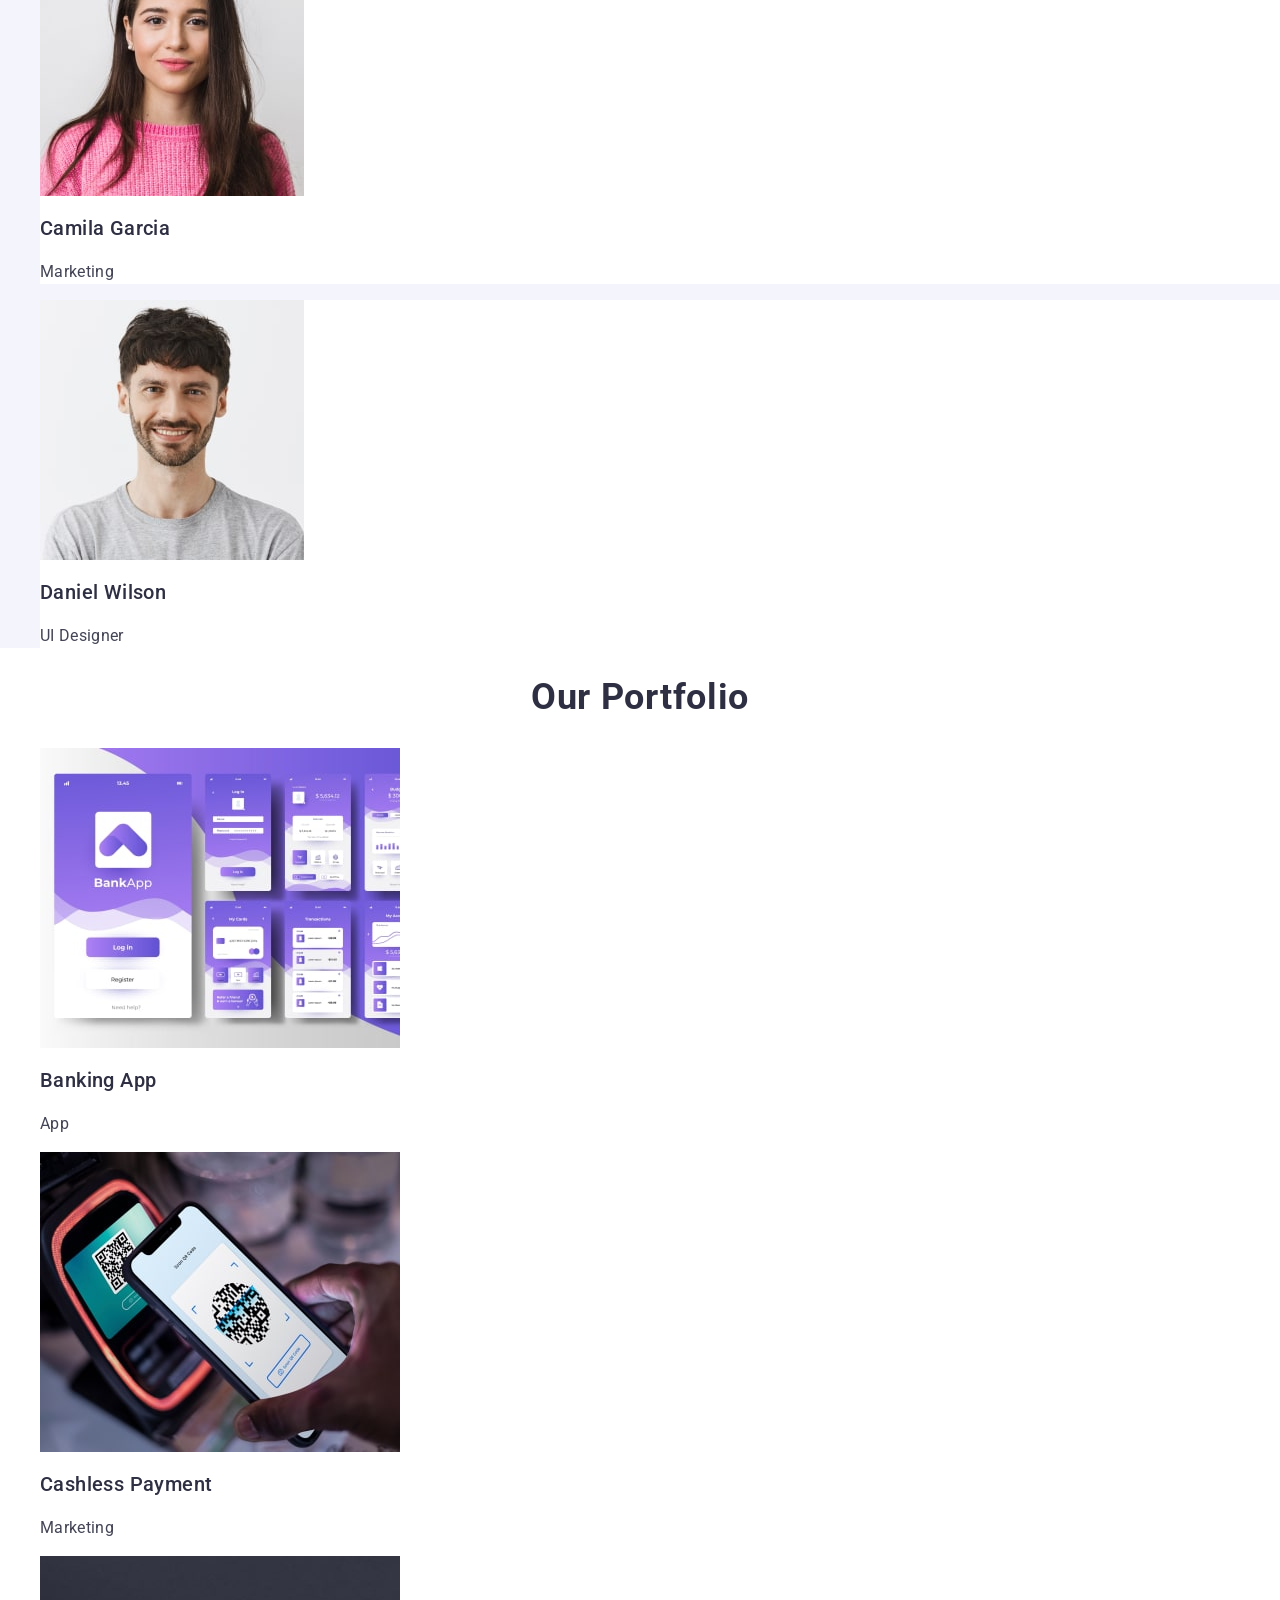
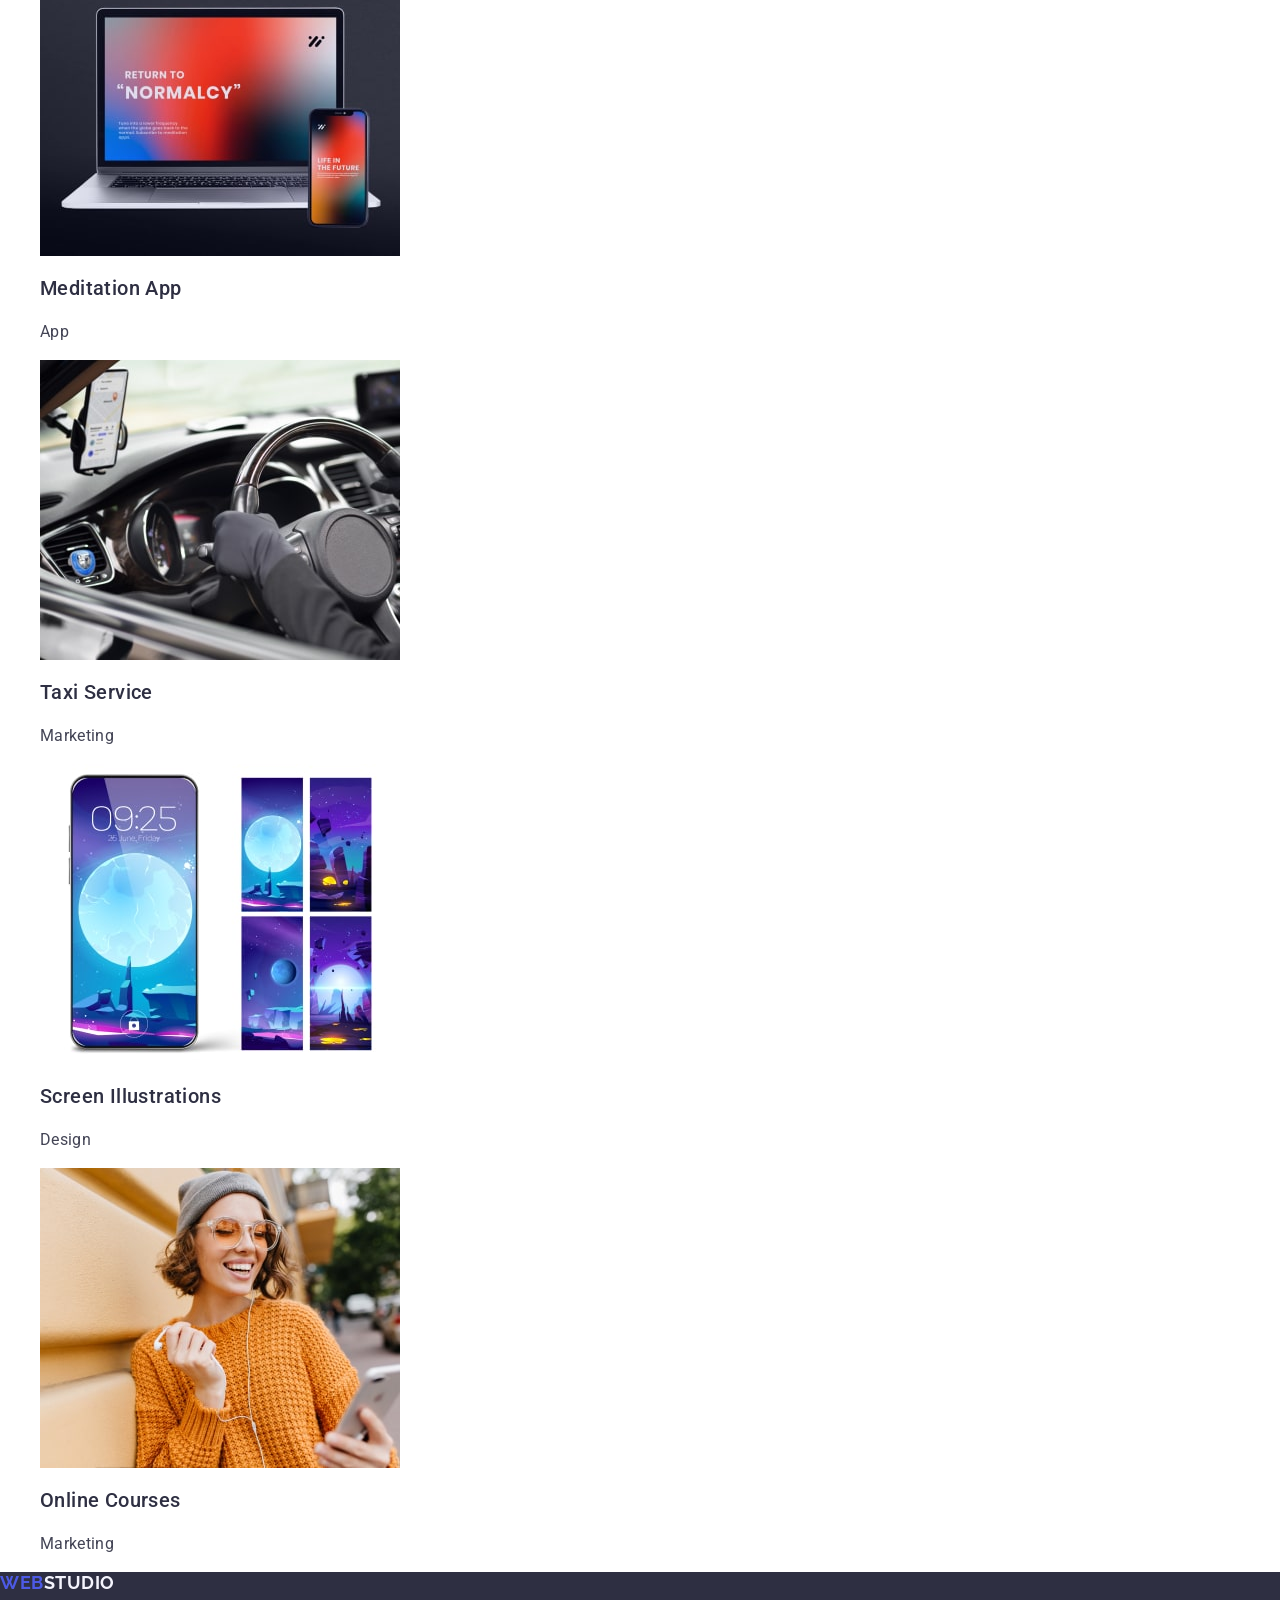
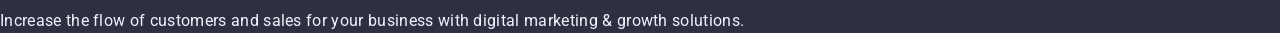
==== commit dd52d3a4: "Initial commit" ====
--- a/index.html
+++ b/index.html
@@ -1,204 +1,233 @@
 <!DOCTYPE html>
-<html lang="ru">
+<html lang="en">
   <head>
     <meta charset="UTF-8" />
-    <meta http-equiv="X-UA-Compatible" content="IE=edge" />
     <meta name="viewport" content="width=device-width, initial-scale=1.0" />
+    <title>Web Studio</title>
     <link rel="preconnect" href="https://fonts.googleapis.com" />
     <link rel="preconnect" href="https://fonts.gstatic.com" crossorigin />
     <link
-      href="https://fonts.googleapis.com/css2?family=Raleway:wght@700&family=Roboto:wght@400;500;700;900&display=swap"
+      href="https://fonts.googleapis.com/css2?family=Raleway:ital,wght@0,700;1,700&family=Roboto:wght@400;500;700&display=swap"
       rel="stylesheet"
     />
     <link
       rel="stylesheet"
-      href="https://cdnjs.cloudflare.com/ajax/libs/modern-normalize/1.1.0/modern-normalize.min.css"
-      integrity="sha512-wpPYUAdjBVSE4KJnH1VR1HeZfpl1ub8YT/NKx4PuQ5NmX2tKuGu6U/JRp5y+Y8XG2tV+wKQpNHVUX03MfMFn9Q=="
+      href="https://cdn.jsdelivr.net/npm/modern-normalize@2.0.0/modern-normalize.min.css"
+    />
+    <link
+      rel="stylesheet"
+      href="https://cdnjs.cloudflare.com/ajax/libs/modern-normalize/2.0.0/modern-normalize.min.css"
+      integrity="sha512-4xo8blKMVCiXpTaLzQSLSw3KFOVPWhm/TRtuPVc4WG6kUgjH6J03IBuG7JZPkcWMxJ5huwaBpOpnwYElP/m6wg=="
       crossorigin="anonymous"
       referrerpolicy="no-referrer"
     />
     <link rel="stylesheet" href="./css/styles.css" />
-    <title>Web Studio</title>
   </head>
-
   <body>
     <header class="header">
-      <div class="conteiner main-nav">
-        <nav class="header-navigation">
-          <a href="./index.html" class="logo logo-header link"
-            >Web<span class="studio">Studio </span>
-          </a>
-          <ul class="header-list list">
-            <li class="header-item">
-              <a href="./index.html" class="header-link link current">Студия</a>
-            </li>
-            <li class="header-item">
-              <a href="./portfolio.html" class="header-link link">Портфолио</a>
-            </li>
-            <li class="header-item">
-              <a href="" class="header-link link">Контакты</a>
-            </li>
-          </ul>
-        </nav>
-        <ul class="header-contact list">
-          <li class="header-contact-item">
-            <a href="mailto:info@devstudio.com" class="header-contact-link link"
-              >info@devstudio.com</a
+      <nav class="header-navigation">
+        <a href="./index.html" class="header-logo">
+          Web<span class="header-logo-italic">Studio</span>
+        </a>
+        <ul class="header-menu-list">
+          <li class="header-menu-item">
+            <a class="header-menu-link" href="./index.html">Studio</a>
+          </li>
+          <li class="header-menu-item">
+            <a class="header-menu-link" href="">Portfolio</a>
+          </li>
+          <li class="header-menu-item">
+            <a class="header-menu-link" href="">Contacts</a>
+          </li>
+        </ul>
+      </nav>
+      <address class="heder-address">
+        <ul class="header-address-list">
+          <li class="header-address-item">
+            <a class="header-address-link" href="mailto:info@devstudio.com"
+              >info@devstudio.com
+            </a>
+          </li>
+          <li class="header-address-item">
+            <a class="header-address-link" href="tel:+110001111111"
+              >+11 (000) 111-11-11</a
             >
           </li>
-          <li class="header-contact-item">
-            <a href="tel:+380961111111" class="header-contact-link link"
-              >+38 096 111 11 11</a
-            >
-          </li>
-        </ul>
-      </div>
+        </ul>
+      </address>
     </header>
     <main>
-      <!-- Герой -->
       <section class="hero">
-        <div class="conteiner">
-          <h1 class="hero-title">Эффективные решения для вашего бизнеса</h1>
-          <button class="hero-btn" type="button">Заказать услугу</button>
-        </div>
-      </section>
-      <!-- Наші преваги -->
-      <section class="feature section">
-        <div class="conteiner">
-          <h2 class="visually-hidden">Наши преимущества</h2>
-          <ul class="feature list">
-            <li class="feature-item link">
-              <h3 class="feature-top-title">Внимание к деталям</h3>
-              <p class="feature-text">
-                Идейные соображения, а также начало повседневной работы по
-                формированию позиции.
-              </p>
-            </li>
-            <li class="feature-item link">
-              <h3 class="feature-top-title">Пунктуальность</h3>
-              <p class="feature-text">
-                Задача организации, в особенности же рамки и место обучения
-                кадров влечет за собой.
-              </p>
-            </li>
-            <li class="feature-item link">
-              <h3 class="feature-top-title">Планирование</h3>
-              <p class="feature-text">
-                Равным образом консультация с широким активом в значительной
-                степени обуславливает.
-              </p>
-            </li>
-            <li class="feature-item link">
-              <h3 class="feature-top-title">Современные технологии</h3>
-              <p class="feature-text">
-                Значимость этих проблем настолько очевидна, что реализация
-                плановых заданий.
-              </p>
-            </li>
-          </ul>
-        </div>
-      </section>
-      <!-- Про нас -->
-      <section class="about section">
-        <div class="conteiner">
-          <h2 class="about-title">Чем мы занимаемся</h2>
-          <ul class="about-list list">
-            <li class="about-item link">
-              <img src="./img/img1.jpg" alt="photo1" width="370" height="294" />
-            </li>
-            <li class="about-item link">
-              <img src="./img/img2.jpg" alt="photo2" width="370" height="294" />
-            </li>
-            <li class="about-item link">
-              <img src="./img/img3.jpg" alt="photo3" width="370" height="294" />
-            </li>
-          </ul>
-        </div>
-      </section>
-      <!-- Наша команда -->
-      <section class="team section">
-        <div class="conteiner">
-          <h2 class="team-title">Наша команда</h2>
-          <ul class="team-list list">
-            <li class="team-item link">
-              <img
-                class="team-img"
-                src="./img/Igor.jpg"
-                alt="Игорь"
-                width="270"
-                height="260"
-              />
-              <h3 class="team-top-title">Игорь Демьяненко</h3>
-              <p class="team-text" lang="en">Product Designer</p>
-            </li>
-            <li class="team-item link">
-              <img
-                class="team-img"
-                src="./img/olga.jpg"
-                alt="Ольга"
-                width="270"
-                height="260"
-              />
-              <h3 class="team-top-title">Ольга Репина</h3>
-              <p class="team-text" lang="en">Frontend Developer</p>
-            </li>
-            <li class="team-item link">
-              <img
-                class="team-img"
-                src="./img/nick.jpg"
-                alt="Николай "
-                width="270"
-                height="260"
-              />
-              <h3 class="team-top-title">Николай Тарасов</h3>
-              <p class="team-text" lang="en">Marketing</p>
-            </li>
-            <li class="team-item link">
-              <img
-                class="team-img"
-                src="./img/michal.jpg"
-                alt="Михаил"
-                width="270"
-                height="260"
-              />
-              <h3 class="team-top-title">Михаил Ермаков</h3>
-              <p class="team-text" lang="en">UI Designer</p>
-            </li>
-          </ul>
-        </div>
+        <h1 class="hero-title">Effective Solutions for Your Business</h1>
+        <button type="button" class="hero-btn">Order Service</button>
+      </section>
+
+      <section class="features">
+        <h2 hidden>Features</h2>
+        <ul class="features-list">
+          <li>
+            <h3 class="features-subtitle section-subtitle">Strategy</h3>
+            <p class="features-text section-text">
+              Our goal is to identify the business problem to walk away with the
+              perfect and creative solution.
+            </p>
+          </li>
+          <li>
+            <h3 class="features-subtitle section-subtitle">Punctuality</h3>
+            <p class="features-text section-text">
+              Bring the key message to the brand's audience for the best price
+              within the shortest possible time.
+            </p>
+          </li>
+          <li>
+            <h3 class="features-subtitle section-subtitle">Diligence</h3>
+            <p class="features-text section-text">
+              Research and confirm brands that present the strongest digital
+              growth opportunities and minimize risk.
+            </p>
+          </li>
+          <li>
+            <h3 class="features-subtitle section-subtitle">Technologies</h3>
+            <p class="features-text section-text">
+              Design practice focused on digital experiences. We bring forth a
+              deep passion for problem-solving.
+            </p>
+          </li>
+        </ul>
+      </section>
+      <section class="section-team">
+        <h2 class="team section-title">Our Team</h2>
+        <ul class="team-list">
+          <li class="team-item">
+            <img
+              src="./images/team/img-1.jpg"
+              alt="mark guerrero"
+              width="264"
+              height="260"
+              class="team-images"
+            />
+            <h3 class="team-subtitle section-subtitle">Mark Guerrero</h3>
+            <p class="team-text section-text">Product Designer</p>
+          </li>
+          <li class="team-item">
+            <img
+              src="./images/team/img-2.jpg"
+              alt="tom ford"
+              width="264"
+              height="260"
+              class="team-images"
+            />
+            <h3 class="team-subtitle section-subtitle">Tom Ford</h3>
+            <p class="team-text section-text">Frontend Developer</p>
+          </li>
+          <li class="team-item">
+            <img
+              src="./images/team/img-3.jpg"
+              alt="camila garcia"
+              width="264"
+              height="260"
+              class="team-images"
+            />
+            <h3 class="team-subtitle section-subtitle">Camila Garcia</h3>
+            <p class="team-text section-text">Marketing</p>
+          </li>
+          <li class="team-item">
+            <img
+              src="./images/team/img-4.jpg"
+              alt="daniel wilson"
+              width="264"
+              height="260"
+              class="team-images"
+            />
+            <h3 class="team-subtitle section-subtitle">Daniel Wilson</h3>
+            <p class="team-text section-text">UI Designer</p>
+          </li>
+        </ul>
+      </section>
+      <section class="section-portfolio">
+        <h2 class="portfolio-title section-title">Our Portfolio</h2>
+        <ul class="portfolio-list">
+          <li class="portfolio-item">
+            <img
+              src="./images/team/portfolio/portfolio-1.jpg"
+              alt="Banking App"
+              width="360"
+              height="300"
+              class="portfolio-images"
+            />
+            <h3 class="portfolio-subtitle section-subtitle">Banking App</h3>
+            <p class="portfolio-text section-text">App</p>
+          </li>
+          <li class="portfolio-item">
+            <img
+              src="./images/team/portfolio/portfolio-2.jpg"
+              alt="Cashless Payment"
+              width="360"
+              height="300"
+              class="portfolio-images"
+            />
+            <h3 class="portfolio-subtitle section-subtitle">
+              Cashless Payment
+            </h3>
+            <p class="portfolio-text section-text">Marketing</p>
+          </li>
+          <li>
+            <img
+              src="./images/team/portfolio/portfolio-3.jpg"
+              alt="Meditation App"
+              width="360"
+              height="300"
+              class="portfolio-images"
+            />
+            <h3 class="portfolio-subtitle section-subtitle">Meditation App</h3>
+            <p class="portfolio-text section-text">App</p>
+          </li>
+          <li class="portfolio-item">
+            <img
+              src="./images/team/portfolio/portfolio-4.jpg"
+              alt="Taxi Service"
+              width="360"
+              height="300"
+              class="portfolio-images"
+            />
+            <h3 class="portfolio-subtitle section-subtitle">Taxi Service</h3>
+            <p class="portfolio-text section-text">Marketing</p>
+          </li>
+          <li class="portfolio-item">
+            <img
+              src="./images/team/portfolio/portfolio-5.jpg"
+              alt="Screen Illustrations"
+              width="360"
+              height="300"
+              class="portfolio-images"
+            />
+            <h3 class="portfolio-subtitle section-subtitle">
+              Screen Illustrations
+            </h3>
+            <p class="portfolio-text section-text">Design</p>
+          </li>
+          <li class="portfolio-item">
+            <img
+              src="./images/team/portfolio/portfolio-6.jpg"
+              alt="Online Courses"
+              width="360"
+              height="300"
+              class="portfolio-images"
+            />
+            <h3 class="portfolio-subtitle section-subtitle">Online Courses</h3>
+            <p class="portfolio-text section-text">Marketing</p>
+          </li>
+        </ul>
       </section>
     </main>
     <footer class="footer">
-      <div class="conteiner">
-        <a href="" class="logo link footer-logo"
-          >Web<span class="studio-footer">Studio </span>
-        </a>
-        <address class="footer-address">
-          <ul class="footer-address list">
-            <li class="footer-address-item link">
-              <a
-                class="footer-link link address-link"
-                href="https://goo.gl/maps/RfcwsnExLFUihrQw7"
-                target="_blank"
-                rel=" noopener noindex nofollow"
-                >г. Киев, пр-т Леси Украинки, 26</a
-              >
-            </li>
-            <li class="footer-address-item">
-              <a
-                class="footer-link link contact-link"
-                href="mailto:info@example.com"
-                >info@example.com</a
-              >
-            </li>
-            <li class="footer-address-item">
-              <a class="footer-link link contact-link" href="tel:+380991111111"
-                >+38 099 111 11 11</a
-              >
-            </li>
-          </ul>
-        </address>
-      </div>
+      <a class="footer-logo" href="./index.html">
+        Web<span class="footer-logo-italic">Studio</span>
+      </a>
+      <p class="footer-text section-text">
+        Increase the flow of customers and sales for your business with digital
+        marketing & growth solutions.
+      </p>
     </footer>
   </body>
 </html>
--- a/css/styles.css
+++ b/css/styles.css
@@ -1,486 +1,225 @@
-/* колір основного тексту #212121 */
-/* колір другорядного тексту #757575 */
-/* колір mail tel footer rgba(255, 255, 255, 0.6); */
-/* заголовок hero та adress footer  #FFFFFF */
-/* фон hero та footer #2F303A */
-/* основний фон #E5E5E5 */
-/* фон наша команда #F5F4FA */
-/* акцент #2196F3 */
-
-:root {
-  --accent-color: #2196f3;
-  --title-text-color: #212121;
-  --primary-text-color: #757575;
-  --text-footer-contact: rgba(255, 255, 255, 0.6);
-  --background-hero-address: #2f303a;
-  --backgraund-main: #e5e5e5;
-  --backgraund-team: #f5f4fa;
-  --white-text-color: #ffffff;
-  --typical-margin: 30px;
-  --typical-padding: 94px;
-}
-p,
-h1,
-h2,
-h3,
-h4,
-h5,
-h6 {
-  margin: 0;
-  padding: 0;
-}
 body {
-  font-family: "Roboto", Ubuntu, sans-serif;
-  font-size: 14px;
-  letter-spacing: 0.03em;
-  color: var(--title-text-color);
-  background-color: var(--backgraund-team);
+  font-family: "Roboto", sans-serif;
+  /* second-family: "Raleway", sans-serif; */
+  background-color: #fff;
+  color: #434455;
+  box-sizing: border-box;
+}
+
+ul {
+  list-style-type: none;
+}
+
+a {
+  text-decoration: none;
+}
+
+button {
+  cursor: pointer;
 }
 
 img {
   display: block;
-  max-width: 100%;
-  height: auto;}
-
-button {
-  cursor: pointer;}
-
-.list {
-  list-style: none;
-  padding: 0;
-  margin: 0;
-}
-
-.link {
-  text-decoration: none;
+}
+
+.section-title {
+  font-weight: 700;
+  font-size: 36px;
+  line-height: 111%;
+  letter-spacing: 0.02em;
+  text-align: center;
+  color: #2e2f42;
+  text-transform: capitalize;
+}
+
+.section-subtitle {
+  font-weight: 500;
+  font-size: 20px;
+  line-height: 120%;
+  letter-spacing: 0.02em;
+  color: #2e2f42;
+}
+
+.section-text {
+  font-size: 16px;
+  line-height: 150%;
+  letter-spacing: 0.02em;
+  color: #434455;
+}
+
+/* HEADER */
+.header {
+}
+.header-navigation {
+}
+
+.header-logo {
+  font-family: "Raleway", sans-serif;
+  font-weight: 700;
+  font-size: 18px;
+  line-height: 117%;
+  letter-spacing: 0.03em;
+  text-transform: uppercase;
+  color: #4d5ae5;
+}
+
+.header-logo-italic {
+  color: #2e2f42;
+}
+
+.header-menu-list {
+}
+
+.header-menu-link {
+  font-weight: 500;
+  font-size: 16px;
+  line-height: 150%;
+  letter-spacing: 0.02em;
+  color: #2e2f42;
+}
+.header-menu-link:hover,
+.header-menu-link:focus {
+  color: #404bbf;
+}
+
+.header-menu-item {
+}
+
+.heder-address {
   font-style: normal;
 }
-.conteiner {
-  width: 1200px;
-  padding-left: 15px;
-  padding-right: 15px;
-  margin: 0 auto;
-}
-
-.logo {
-  font-family: "Raleway";
-  font-weight: 700;
-  font-size: 26px;
-  line-height: 1.19;
-  color: var(--accent-color);
-}
-
-.studio {
-  color: var(--title-text-color);
-}
-
-.visually-hidden {
-  position: absolute;
-  white-space: nowrap;
-  width: 1px;
-  height: 1px;
-  overflow: hidden;
-  border: 0;
-  padding: 0;
-  clip: rect(0 0 0 0);
-  clip-path: inset(50%);
-  margin: -1px;
-}
-
-/* Header */
-.header {
- border-bottom: 1px solid #ECECEC;
- background-color: #ffffff;
-}
-.header-list {
-  display: flex;
-  list-style: none;
-  padding: 0;
-  margin: 0;}
-
-.header-list .header-item + .header-item {
-  margin-left: 50px;
-}
-.header-contact .header-contact-item + .header-contact-item {
-  margin-left: 50px;
-}
-.logo-header {
-  margin-right: 93px;
-  padding-top: 24px;
-  padding-bottom: 25px;
-}
-
-.header-list .header-link {
-  padding-top: 32px;
-  padding-bottom: 32px; 
-  display: block;
-}
-
-.header-link {
+
+.header-address-list {
+}
+
+.header-address-item {
+}
+
+.header-address-link {
+  font-weight: 400;
+  font-size: 16px;
+  line-height: 150%;
+  letter-spacing: 0.02em;
+  color: #434455;
+}
+
+.header-address-link:hover,
+.header-address-link:focus {
+  color: #404bbf;
+}
+
+/* HERO */
+.hero {
+  background-color: #2e2f42;
+}
+
+.hero-title {
+  font-weight: 700;
+  font-size: 56px;
+  line-height: 107%;
+  letter-spacing: 0.02em;
+  text-align: center;
+  color: #fff;
+}
+
+.hero-btn {
+  font-family: inherit;
   font-weight: 500;
-  line-height: 1.3;
-  letter-spacing: 0.02em;
-  color: var(--title-text-color);
-}
-.header-item .link.current {
-  color: var(--accent-color);}
-
-.header-link {
-  font-weight: 500;
-  line-height: 1.14;
-  letter-spacing: 0.02em;}
-
-.header-link:hover {
-  color: var(--accent-color);}
-
-.header-link:focus {
-  color: var(--accent-color);
-  background-color: var(--backgraund-team);}
-
-.header-contact .header-contact-link {
-   padding-top: 32px;
-  padding-bottom: 32px; 
-  display: block;
-}
-.header-contact-link:hover {
-  color: var(--accent-color);
-  background-color: var(--backgraund-team);
-}
-
-.header-contact {
-  display: flex;
-  margin-left: auto;}
-
-/* .header-contact .header-contact-item + .header-contact-item {
-  margin-left: 50px;
-} */
-.header-contact-link {
-  font-weight: 500;
-  line-height: 1.4;
-  letter-spacing: 0.02em;
-  color: var(--primary-text-color);}
-
-.header-contact-link:focus {
-  color: var(--accent-color);
-  background-color: var(--backgraund-team);
-}
-/* Main nav */
-  .main-nav {
-    display: flex;
-    align-items: center;
-  }
-
-  .header-navigation {
-  display: flex;
-  align-items: center;
-}
-
-/* Hero  */
-.hero {
-  align-items: center;
-  text-align: center;
-  background-color: var(--background-hero-address);
-  padding-top: 200px;
-  padding-bottom: 200px;
-}
-.hero-title {
-  font-weight: 900;
-  font-size: 44px;
-  line-height: 1.4;
-  letter-spacing: 0.06em;
+  font-size: 16px;
+  line-height: 150%;
+  letter-spacing: 0.04em;
+  color: #fff;
+  background: #4d5ae5;
+}
+.hero-btn:hover,
+.hero-btn:focus {
+  background-color: #404bbf;
+}
+/* FEATURES */
+
+.features {
+}
+
+.features-list {
+}
+
+.features-subtitle {
+}
+
+.features-text {
+}
+/* TEAM */
+.section-team {
+  background-color: #f4f4fd;
+}
+.section-team {
+}
+
+.team {
+}
+
+.team-list {
+}
+.team-item {
+  background-color: #fff;
+}
+
+.team-images {
+}
+
+.team-subtitle {
+}
+
+.team-text {
+}
+
+/* PORTFOLIO */
+
+.section-portfolio {
+  background-color: #fff;
+}
+
+.portfolio-title {
+}
+
+.portfolio-list {
+}
+
+.portfolio-item {
+}
+
+.portfolio-images {
+}
+
+.portfolio-subtitle {
+}
+
+.portfolio-text {
+}
+
+/* FOOTER */
+.footer {
+  background-color: #2e2f42;
+}
+.footer-logo-italic {
+  font-family: "Raleway", sans-serif;
+  font-weight: 700;
+  font-size: 18px;
+  line-height: 117%;
+  letter-spacing: 0.03em;
   text-transform: uppercase;
-  color: var(--white-text-color);
-  margin-bottom: var(--typical-margin);
-  flex-wrap: wrap;
-  max-width: 696px;
-  text-align: center;
-margin: auto;
-  
-}
-.hero-btn {
-  min-width: 200px;
-  height: 50px;
-  background-color: var(--accent-color);
-  font-family: Roboto;
-  font-weight: 700;
-  font-size: 16px;
-  line-height: 1.9;
-  align-items: center;
-  text-align: center;
-  letter-spacing: 0.06em;
-  cursor: pointer;
-  color: var(--white-text-color);
-  box-shadow: 0px 4px 4px rgba(0, 0, 0, 0.15);
-  border-radius: 4px;
-  margin-top: 30px;
-  border: none;
-}
-/* Feature/ */
-.feature {
-  padding-top: var(--typical-padding);
-  padding-bottom: var(--typical-padding);
-}
-
-.feature-top-title {
-  font-weight: 700;
-  font-size: 14px;
-  line-height: 1.14;
+  color: #f4f4fd;
+}
+
+.footer-logo {
+  font-family: "Raleway", sans-serif;
+  font-weight: 700;
+  font-size: 18px;
+  line-height: 117%;
+  letter-spacing: 0.03em;
   text-transform: uppercase;
-  color: var(--title-text-color);
-  margin-bottom: 10px;
-}
-.feature-item + .feature-item {
-  margin-left: 30px;
-}
-
-.feature-text {
-  line-height: 1.7;
-  color: var(--primary-text-color);
-  max-width: 270px;
-}
-
-.feature .list {
- display: flex;
- padding: 0;
- margin: 0;
-}
-/* About/ */
-.about {
-  background-color: var(--backgraund-team);
-  padding: 0;
-  margin: 0;
-}
-.about-list {
-  display: flex;
-  padding: 0;
-  margin: 0;
-}
-.about-item  + .about-item {
-  margin-left: 30px;
-}
-.about-title {
-  font-weight: 700;
-  font-size: 36px;
-  line-height: 1.67;
-  text-align: center;
-  color: var(--title-text-color);
-  margin-bottom: 50px;
-}
-/* Team/ */
-.team {
-  background-color: var(--backgraund-team);
-  padding-top: var(--typical-padding);
-  padding-bottom: var(--typical-padding);
-}
-.team-list {
-  display: flex;
-  padding: 0;
-  margin: 0;
-}
-.team-title {
-  font-weight: 700;
-  font-size: 36px;
-  line-height: 1.17;
-  text-align: center;
-  margin-bottom: 50px;
-
-  color: var(--title-text-color);
-}
-.team-top-title {
- font-weight: 500;
- font-size: 16px;
- line-height: 1.19;
-  margin-top: var(--typical-margin);
-  margin-bottom: 10px;
-}
-.team-item {
-  width: 270px;
-  /* border: 1px solid #ffffff; */
-  box-shadow: 0px 1px 3px rgba(0, 0, 0, 0.12), 0px 1px 1px rgba(0, 0, 0, 0.14), 0px 2px 1px rgba(0, 0, 0, 0.2);
-  border-radius: 0px 0px 4px 4px;
-  text-align: center;
-  background-color: #ffffff;
-}
-.team-item + .team-item {
-  margin-left: 30px;
-}
-.team-text {
-  font-size: 16px;
-  line-height: 1.19;
-  margin-bottom: 30px;
-  text-align: center;
-  letter-spacing: 0.03em;
-   color: var(--primary-text-color);
-}
-/* Footer/ */
-.footer {
-  background-color: var(--background-hero-address);
-  padding-top: 60px;
-  padding-bottom: 60px;
-}
-.footer-address {
-  margin-bottom: 9px;
-}
-.footer-address:nth-child(1n) {
-  margin-top: 20px;
-}
-.footer-address:not(:last-child) {
-  margin-bottom: 9px;
-}
-/* /* .footer-logo {
-  margin-bottom: 20px; */} */
-
-.address-link{
-  /* margin-bottom: 9px; */
-  margin-top: 20px;
-}
-.footer-address-item {
-  /* margin-top: 20px; */
-
-} 
-.studio-footer {
-  color: var(--white-text-color);
-}
-.footer-link {
-  font-family: "Roboto";
-  font-style: normal;
-  font-weight: 400;
-  font-size: 14px;
-  line-height: 1.7;
-  /* margin-top: 20px; */
-  letter-spacing: 0.03em;
-  color: var(--white-text-color);
-  padding: 0;
-  margin: 0;
-}
-
-.footer-link:hover {
-  color: var(--accent-color);
-}
-.footer-link:focus {
-  color: var(--accent-color);
-}
-.footer-address
-.contact-link {
-  line-height: 1.7;
-  letter-spacing: 0.03em;
-  color: rgba(255, 255, 255, 0.6);
-}
-
-.contact-link:not(:last-child) {
-  margin-bottom: 9px;
-} 
-/* /* .address-link + .address-link {
-  margin-bottom: 9px; */
-} */
-
-/* Портфоліо */
-q
-.section {
-  background-color: var(--backgraund-team);
-  padding-top: var(--typical-padding);
-  padding-bottom: var(--typical-padding);
-}
-
-.button {
-  font-family: "Roboto";
-  font-weight: 500;
-  font-size: 16px;
-  line-height: 1.62;
-  text-align: center;
- 
-}
-.btn:hover {
-  background-color: var(--accent-color);
-  color: var(--white-text-color);
-}
-
-.btn:focus {
-  background-color: var(--accent-color);
-  color: var(--white-text-color);
-}
-
-.btn {
-  font-family: "Roboto";
-  font-weight: 500;
-  font-size: 16px;
-  line-height: 1.63;
-  cursor: pointer;
-  outline: 1px solid  #F5F4FA;
-  border-color: #F5F4FA;
-  background: #F5F4FA;
-  border-radius: 4px;
-  padding: 6px 22px 6px 22px;
-}
-
-.portfollio-list:nth-child(1n,2n,3n){
-  margin-top: 50px;
-}
-.portfollio-list{
-  display: flex;
-  justify-content: center;
- padding-bottom: 50px;
-  padding-top: 94px;
-  background-color: #ffffff;
-} 
-
-.portfollio-list .portfolio-item {
-  margin-left: 8px;
-}
-.portfolio-title {
-  font-weight: 700;
-  font-size: 18px;
-  line-height: 2;
-  margin-bottom: 4px;
-  letter-spacing: 0.06em;
-  color: var(--title-text-color);
-}
-.portfolio-text {
-  font-size: 16px;
-  line-height: 1.9;
-  letter-spacing: 0.03em;
-  /* margin-bottom: 20px; */
-  color: var(--primary-text-color);
-}
-.portfolio-picture {
-  display: flex;
-  flex-wrap: wrap;
-  background-color: #ffffff;
-}
-
-/* calc((100% - кол-ищ margin в строке * на значение margin ) / на кол-во элементов в строке) */
-.portfolio-picture-item {
-  /* width: 380px;
-  border: 1px solid #ffffff; */
-  flex-basis: calc((100% - 60px) / 3);
-  margin-right: 30px;  *
-  /* margin-left: 30px; */
-  margin-bottom: 30px;
-  background: #FFFFFF;
-}
-
-.portfolio-picture-item:nth-child(1n){
-margin-left: 0;
-}
-.portfolio-picture-item:nth-child(3n) {
-  margin-right: 0;
-} 
-.portfolio-conect {
-  padding-top: 20px;
-  padding-bottom: 20px;
-  margin-bottom: 30px;
-  border: 1px solid #EEEEEE;
-}
-
-.portfolio-picture-item::not(:nth-child(3n)){
-  margin-right: 30px;
-}
-.portfolio-conect:nth-last-child(7, 8, 9){
-  margin-bottom: 0;
-}
-.portfolio-picture-item::not(:nth-child(3n)){
-  margin-left: 30px;
-}
-.box {
-  margin-bottom: 94px;
-}+  color: #4d5ae5;
+}
+.footer-text {
+  color: #f4f4fd;
+}
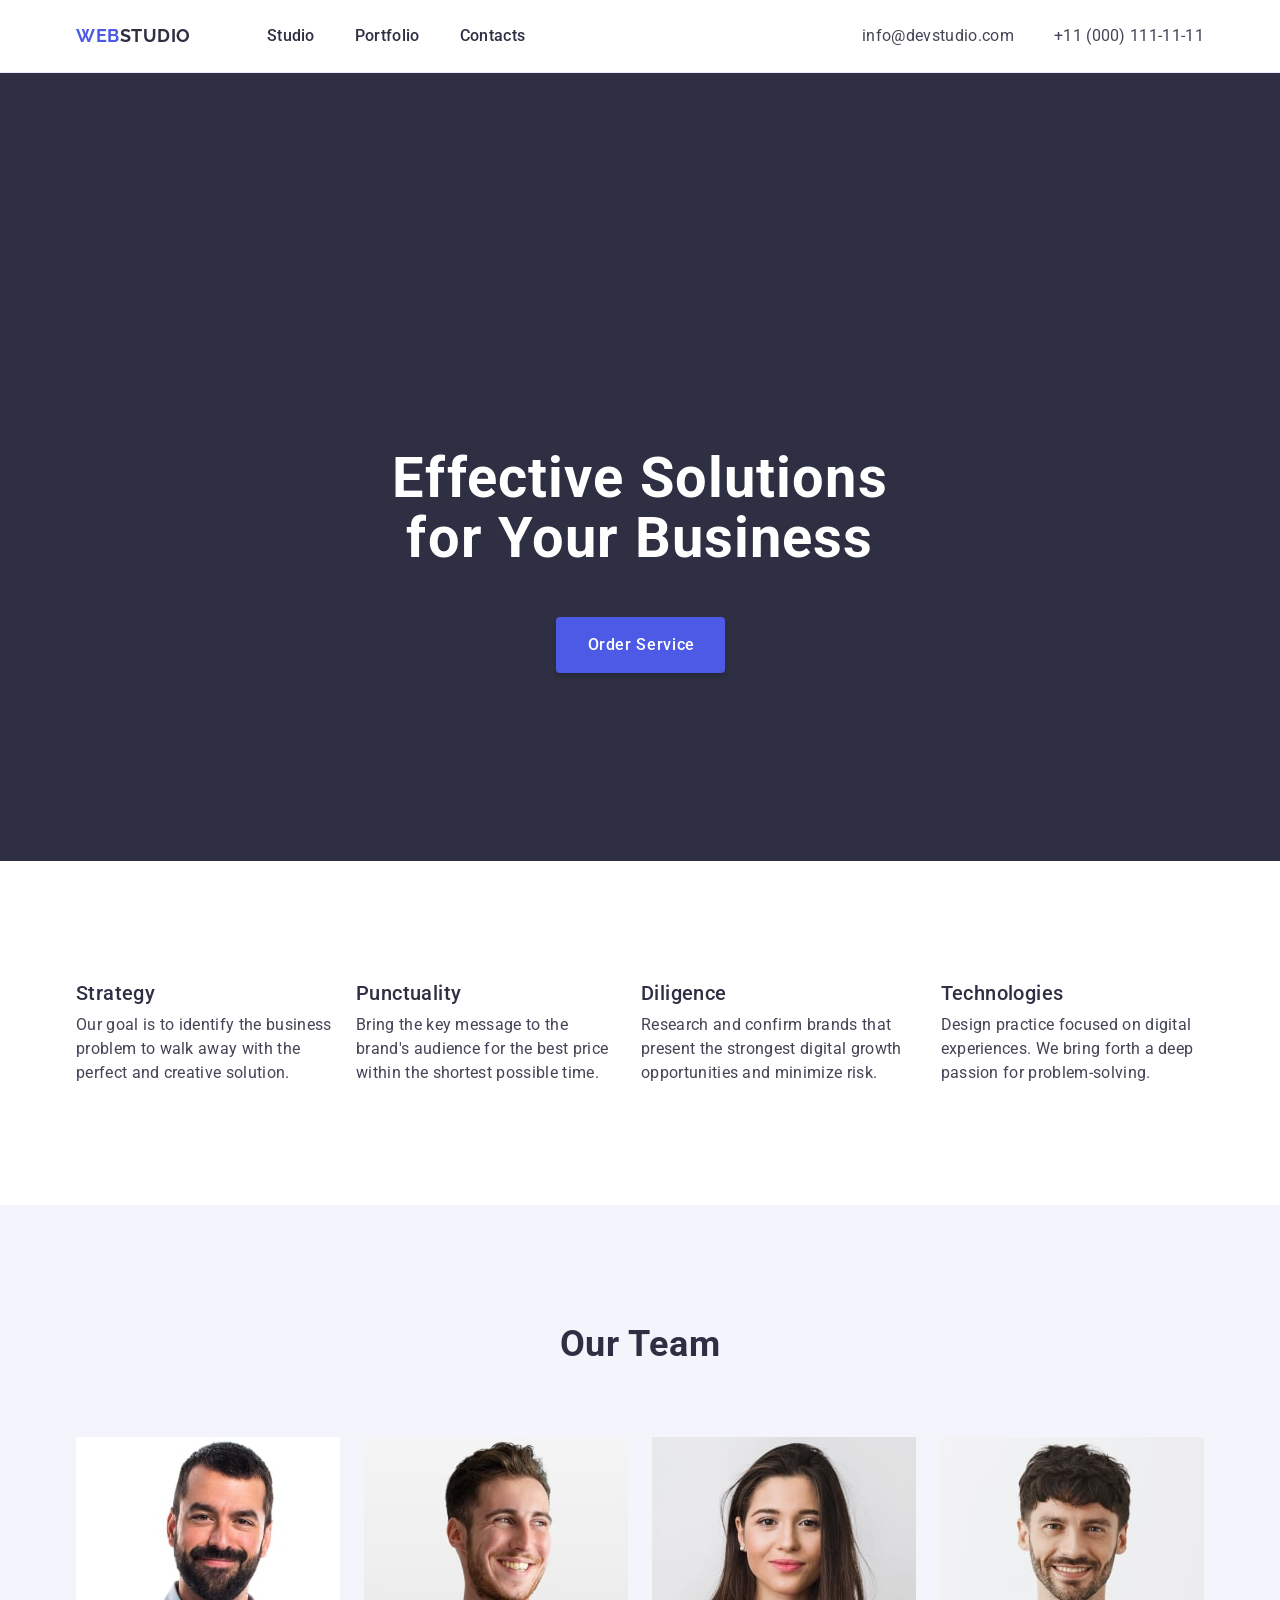
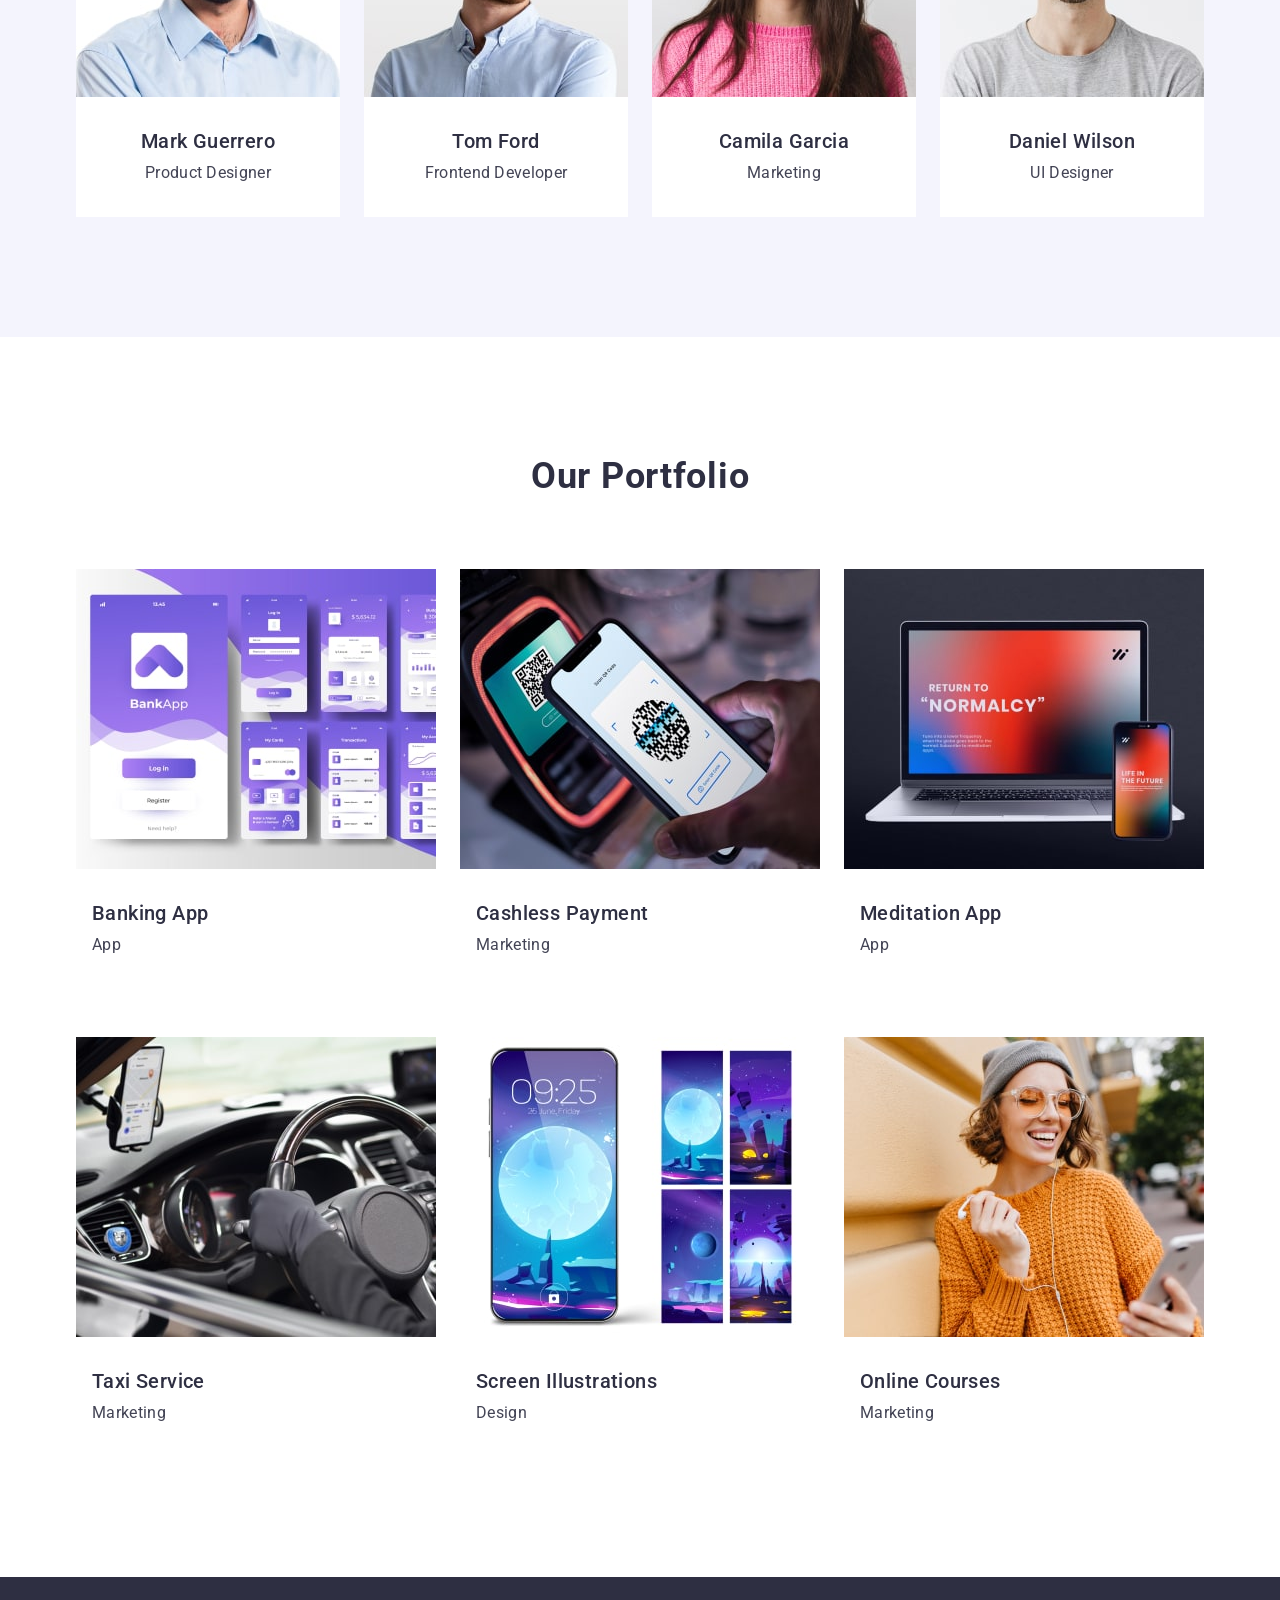
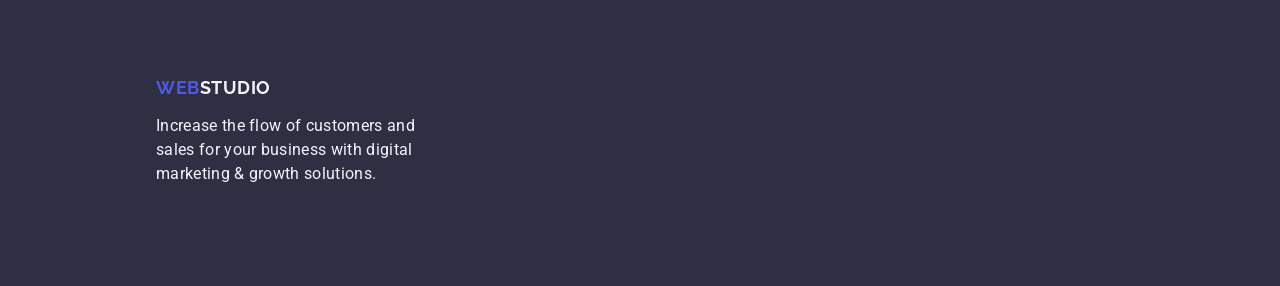
==== commit a3fc1d1f: "flexbox" ====
--- a/index.html
+++ b/index.html
@@ -25,209 +25,233 @@
   </head>
   <body>
     <header class="header">
-      <nav class="header-navigation">
-        <a href="./index.html" class="header-logo">
-          Web<span class="header-logo-italic">Studio</span>
-        </a>
-        <ul class="header-menu-list">
-          <li class="header-menu-item">
-            <a class="header-menu-link" href="./index.html">Studio</a>
-          </li>
-          <li class="header-menu-item">
-            <a class="header-menu-link" href="">Portfolio</a>
-          </li>
-          <li class="header-menu-item">
-            <a class="header-menu-link" href="">Contacts</a>
-          </li>
-        </ul>
-      </nav>
-      <address class="heder-address">
-        <ul class="header-address-list">
-          <li class="header-address-item">
-            <a class="header-address-link" href="mailto:info@devstudio.com"
-              >info@devstudio.com
-            </a>
-          </li>
-          <li class="header-address-item">
-            <a class="header-address-link" href="tel:+110001111111"
-              >+11 (000) 111-11-11</a
-            >
-          </li>
-        </ul>
-      </address>
+      <div class="container header-container">
+        <nav class="header-navigation">
+          <a href="./index.html" class="header-logo">
+            Web<span class="header-logo-italic">Studio</span>
+          </a>
+          <ul class="header-menu-list">
+            <li class="header-menu-item">
+              <a class="header-menu-link" href="./index.html">Studio</a>
+            </li>
+            <li class="header-menu-item">
+              <a class="header-menu-link" href="">Portfolio</a>
+            </li>
+            <li class="header-menu-item">
+              <a class="header-menu-link" href="">Contacts</a>
+            </li>
+          </ul>
+        </nav>
+        <address class="heder-address">
+          <ul class="header-address-list">
+            <li class="header-address-item">
+              <a class="header-address-link" href="mailto:info@devstudio.com"
+                >info@devstudio.com
+              </a>
+            </li>
+            <li class="header-address-item">
+              <a class="header-address-link" href="tel:+110001111111"
+                >+11 (000) 111-11-11</a
+              >
+            </li>
+          </ul>
+        </address>
+      </div>
     </header>
     <main>
       <section class="hero">
-        <h1 class="hero-title">Effective Solutions for Your Business</h1>
-        <button type="button" class="hero-btn">Order Service</button>
+        <div class="container hero-container">
+          <h1 class="hero-title">Effective Solutions for Your Business</h1>
+          <button type="button" class="hero-btn">Order Service</button>
+        </div>
       </section>
 
       <section class="features">
-        <h2 hidden>Features</h2>
-        <ul class="features-list">
-          <li>
-            <h3 class="features-subtitle section-subtitle">Strategy</h3>
-            <p class="features-text section-text">
-              Our goal is to identify the business problem to walk away with the
-              perfect and creative solution.
-            </p>
-          </li>
-          <li>
-            <h3 class="features-subtitle section-subtitle">Punctuality</h3>
-            <p class="features-text section-text">
-              Bring the key message to the brand's audience for the best price
-              within the shortest possible time.
-            </p>
-          </li>
-          <li>
-            <h3 class="features-subtitle section-subtitle">Diligence</h3>
-            <p class="features-text section-text">
-              Research and confirm brands that present the strongest digital
-              growth opportunities and minimize risk.
-            </p>
-          </li>
-          <li>
-            <h3 class="features-subtitle section-subtitle">Technologies</h3>
-            <p class="features-text section-text">
-              Design practice focused on digital experiences. We bring forth a
-              deep passion for problem-solving.
-            </p>
-          </li>
-        </ul>
+        <div class="container features-container">
+          <h2 class="visually-hidden">Features</h2>
+          <ul class="features-list">
+            <li class="features-item">
+              <h3 class="features-subtitle section-subtitle">Strategy</h3>
+              <p class="features-text section-text">
+                Our goal is to identify the business problem to walk away with
+                the perfect and creative solution.
+              </p>
+            </li>
+            <li class="features-item">
+              <h3 class="features-subtitle section-subtitle">Punctuality</h3>
+              <p class="features-text section-text">
+                Bring the key message to the brand's audience for the best price
+                within the shortest possible time.
+              </p>
+            </li>
+            <li class="features-item">
+              <h3 class="features-subtitle section-subtitle">Diligence</h3>
+              <p class="features-text section-text">
+                Research and confirm brands that present the strongest digital
+                growth opportunities and minimize risk.
+              </p>
+            </li>
+            <li class="features-item">
+              <h3 class="features-subtitle section-subtitle">Technologies</h3>
+              <p class="features-text section-text">
+                Design practice focused on digital experiences. We bring forth a
+                deep passion for problem-solving.
+              </p>
+            </li>
+          </ul>
+        </div>
       </section>
       <section class="section-team">
-        <h2 class="team section-title">Our Team</h2>
-        <ul class="team-list">
-          <li class="team-item">
-            <img
-              src="./images/team/img-1.jpg"
-              alt="mark guerrero"
-              width="264"
-              height="260"
-              class="team-images"
-            />
-            <h3 class="team-subtitle section-subtitle">Mark Guerrero</h3>
-            <p class="team-text section-text">Product Designer</p>
-          </li>
-          <li class="team-item">
-            <img
-              src="./images/team/img-2.jpg"
-              alt="tom ford"
-              width="264"
-              height="260"
-              class="team-images"
-            />
-            <h3 class="team-subtitle section-subtitle">Tom Ford</h3>
-            <p class="team-text section-text">Frontend Developer</p>
-          </li>
-          <li class="team-item">
-            <img
-              src="./images/team/img-3.jpg"
-              alt="camila garcia"
-              width="264"
-              height="260"
-              class="team-images"
-            />
-            <h3 class="team-subtitle section-subtitle">Camila Garcia</h3>
-            <p class="team-text section-text">Marketing</p>
-          </li>
-          <li class="team-item">
-            <img
-              src="./images/team/img-4.jpg"
-              alt="daniel wilson"
-              width="264"
-              height="260"
-              class="team-images"
-            />
-            <h3 class="team-subtitle section-subtitle">Daniel Wilson</h3>
-            <p class="team-text section-text">UI Designer</p>
-          </li>
-        </ul>
+        <div class="container team-container">
+          <h2 class="team section-title">Our Team</h2>
+          <ul class="team-list">
+            <li class="team-item">
+              <img
+                src="./images/team/img-1.jpg"
+                alt="mark guerrero"
+                width="264"
+                height="260"
+                class="team-images"
+              />
+              <div class="team-card card-mark">
+                <h3 class="team-subtitle section-subtitle">Mark Guerrero</h3>
+                <p class="team-text section-text">Product Designer</p>
+              </div>
+            </li>
+            <li class="team-item">
+              <img
+                src="./images/team/img-2.jpg"
+                alt="tom ford"
+                width="264"
+                height="260"
+                class="team-images"
+              />
+              <div class="team-card card-tom">
+                <h3 class="team-subtitle section-subtitle">Tom Ford</h3>
+                <p class="team-text section-text">Frontend Developer</p>
+              </div>
+            </li>
+            <li class="team-item">
+              <img
+                src="./images/team/img-3.jpg"
+                alt="camila garcia"
+                width="264"
+                height="260"
+                class="team-images"
+              />
+              <div class="team-card card-camila">
+                <h3 class="team-subtitle section-subtitle">Camila Garcia</h3>
+                <p class="team-text section-text">Marketing</p>
+              </div>
+            </li>
+            <li class="team-item">
+              <img
+                src="./images/team/img-4.jpg"
+                alt="daniel wilson"
+                width="264"
+                height="260"
+                class="team-images"
+              />
+              <div class="team-card card-daniel">
+                <h3 class="team-subtitle section-subtitle">Daniel Wilson</h3>
+                <p class="team-text section-text">UI Designer</p>
+              </div>
+            </li>
+          </ul>
+        </div>
       </section>
       <section class="section-portfolio">
-        <h2 class="portfolio-title section-title">Our Portfolio</h2>
-        <ul class="portfolio-list">
-          <li class="portfolio-item">
-            <img
-              src="./images/team/portfolio/portfolio-1.jpg"
-              alt="Banking App"
-              width="360"
-              height="300"
-              class="portfolio-images"
-            />
-            <h3 class="portfolio-subtitle section-subtitle">Banking App</h3>
-            <p class="portfolio-text section-text">App</p>
-          </li>
-          <li class="portfolio-item">
-            <img
-              src="./images/team/portfolio/portfolio-2.jpg"
-              alt="Cashless Payment"
-              width="360"
-              height="300"
-              class="portfolio-images"
-            />
-            <h3 class="portfolio-subtitle section-subtitle">
-              Cashless Payment
-            </h3>
-            <p class="portfolio-text section-text">Marketing</p>
-          </li>
-          <li>
-            <img
-              src="./images/team/portfolio/portfolio-3.jpg"
-              alt="Meditation App"
-              width="360"
-              height="300"
-              class="portfolio-images"
-            />
-            <h3 class="portfolio-subtitle section-subtitle">Meditation App</h3>
-            <p class="portfolio-text section-text">App</p>
-          </li>
-          <li class="portfolio-item">
-            <img
-              src="./images/team/portfolio/portfolio-4.jpg"
-              alt="Taxi Service"
-              width="360"
-              height="300"
-              class="portfolio-images"
-            />
-            <h3 class="portfolio-subtitle section-subtitle">Taxi Service</h3>
-            <p class="portfolio-text section-text">Marketing</p>
-          </li>
-          <li class="portfolio-item">
-            <img
-              src="./images/team/portfolio/portfolio-5.jpg"
-              alt="Screen Illustrations"
-              width="360"
-              height="300"
-              class="portfolio-images"
-            />
-            <h3 class="portfolio-subtitle section-subtitle">
-              Screen Illustrations
-            </h3>
-            <p class="portfolio-text section-text">Design</p>
-          </li>
-          <li class="portfolio-item">
-            <img
-              src="./images/team/portfolio/portfolio-6.jpg"
-              alt="Online Courses"
-              width="360"
-              height="300"
-              class="portfolio-images"
-            />
-            <h3 class="portfolio-subtitle section-subtitle">Online Courses</h3>
-            <p class="portfolio-text section-text">Marketing</p>
-          </li>
-        </ul>
+        <div class="container portfolio-container">
+          <h2 class="portfolio-title section-title">Our Portfolio</h2>
+          <ul class="portfolio-list">
+            <li class="portfolio-item">
+              <img
+                src="./images/team/portfolio/portfolio-1.jpg"
+                alt="Banking App"
+                width="360"
+                height="300"
+                class="portfolio-images"
+              />
+              <h3 class="portfolio-subtitle section-subtitle">Banking App</h3>
+              <p class="portfolio-text section-text">App</p>
+            </li>
+            <li class="portfolio-item">
+              <img
+                src="./images/team/portfolio/portfolio-2.jpg"
+                alt="Cashless Payment"
+                width="360"
+                height="300"
+                class="portfolio-images"
+              />
+              <h3 class="portfolio-subtitle section-subtitle">
+                Cashless Payment
+              </h3>
+              <p class="portfolio-text section-text">Marketing</p>
+            </li>
+            <li>
+              <img
+                src="./images/team/portfolio/portfolio-3.jpg"
+                alt="Meditation App"
+                width="360"
+                height="300"
+                class="portfolio-images"
+              />
+              <h3 class="portfolio-subtitle section-subtitle">
+                Meditation App
+              </h3>
+              <p class="portfolio-text section-text">App</p>
+            </li>
+            <li class="portfolio-item">
+              <img
+                src="./images/team/portfolio/portfolio-4.jpg"
+                alt="Taxi Service"
+                width="360"
+                height="300"
+                class="portfolio-images"
+              />
+              <h3 class="portfolio-subtitle section-subtitle">Taxi Service</h3>
+              <p class="portfolio-text section-text">Marketing</p>
+            </li>
+            <li class="portfolio-item">
+              <img
+                src="./images/team/portfolio/portfolio-5.jpg"
+                alt="Screen Illustrations"
+                width="360"
+                height="300"
+                class="portfolio-images"
+              />
+              <h3 class="portfolio-subtitle section-subtitle">
+                Screen Illustrations
+              </h3>
+              <p class="portfolio-text section-text">Design</p>
+            </li>
+            <li class="portfolio-item">
+              <img
+                src="./images/team/portfolio/portfolio-6.jpg"
+                alt="Online Courses"
+                width="360"
+                height="300"
+                class="portfolio-images"
+              />
+              <h3 class="portfolio-subtitle section-subtitle">
+                Online Courses
+              </h3>
+              <p class="portfolio-text section-text">Marketing</p>
+            </li>
+          </ul>
+        </div>
       </section>
     </main>
     <footer class="footer">
-      <a class="footer-logo" href="./index.html">
-        Web<span class="footer-logo-italic">Studio</span>
-      </a>
-      <p class="footer-text section-text">
-        Increase the flow of customers and sales for your business with digital
-        marketing & growth solutions.
-      </p>
+      <div class="container footer-container">
+        <a class="footer-logo" href="./index.html">
+          Web<span class="footer-logo-italic">Studio</span>
+        </a>
+        <p class="footer-text section-text">
+          Increase the flow of customers and sales for your business with
+          digital marketing & growth solutions.
+        </p>
+      </div>
     </footer>
   </body>
 </html>
--- a/css/styles.css
+++ b/css/styles.css
@@ -3,11 +3,22 @@
   /* second-family: "Raleway", sans-serif; */
   background-color: #fff;
   color: #434455;
-  box-sizing: border-box;
-}
-
+}
+/* Reset  */
 ul {
   list-style-type: none;
+  margin: 0;
+  padding: 0;
+}
+
+h1,
+h2,
+h3,
+h4,
+h5,
+h6,
+p {
+  margin: 0;
 }
 
 a {
@@ -20,6 +31,25 @@
 
 img {
   display: block;
+}
+
+.visually-hidden {
+  position: absolute;
+  width: 1px;
+  height: 1px;
+  margin: -1px;
+  border: 0;
+  padding: 0;
+  white-space: nowrap;
+  clip-path: inset(100%);
+  clip: rect(0 0 0 0);
+  overflow: hidden;
+}
+/*   Common   */
+.container {
+  max-width: 1158px;
+  padding: 0 15px;
+  margin: 0 auto;
 }
 
 .section-title {
@@ -49,8 +79,17 @@
 
 /* HEADER */
 .header {
-}
+  border-bottom: 1px solid #e7e9fc;
+}
+
+.header-container {
+  display: flex;
+  align-items: center;
+}
+
 .header-navigation {
+  display: flex;
+  align-items: center;
 }
 
 .header-logo {
@@ -61,6 +100,8 @@
   letter-spacing: 0.03em;
   text-transform: uppercase;
   color: #4d5ae5;
+  padding: 24px 0;
+  margin-right: 76px;
 }
 
 .header-logo-italic {
@@ -68,9 +109,14 @@
 }
 
 .header-menu-list {
+  display: flex;
+  align-items: center;
+  gap: 40px;
+  padding: 24px 0;
 }
 
 .header-menu-link {
+  display: block;
   font-weight: 500;
   font-size: 16px;
   line-height: 150%;
@@ -87,20 +133,26 @@
 
 .heder-address {
   font-style: normal;
+  margin-left: auto;
 }
 
 .header-address-list {
+  display: flex;
+  align-items: center;
+  gap: 40px;
 }
 
 .header-address-item {
 }
 
 .header-address-link {
+  display: block;
   font-weight: 400;
   font-size: 16px;
   line-height: 150%;
   letter-spacing: 0.02em;
   color: #434455;
+  padding: 24px 0;
 }
 
 .header-address-link:hover,
@@ -109,20 +161,34 @@
 }
 
 /* HERO */
+.hero-container {
+}
+
 .hero {
   background-color: #2e2f42;
+  padding-top: 188px;
+  padding-bottom: 188px;
 }
 
 .hero-title {
+  max-width: 496px;
   font-weight: 700;
   font-size: 56px;
   line-height: 107%;
   letter-spacing: 0.02em;
   text-align: center;
   color: #fff;
+  padding-top: 188px;
+  margin-left: auto;
+  margin-right: auto;
+  margin-bottom: 48px;
 }
 
 .hero-btn {
+  display: block;
+  width: 169px;
+  white-space: nowrap;
+  border-radius: 4px;
   font-family: inherit;
   font-weight: 500;
   font-size: 16px;
@@ -130,6 +196,10 @@
   letter-spacing: 0.04em;
   color: #fff;
   background: #4d5ae5;
+  padding: 16px 32px;
+  margin: 0 auto;
+  border: none;
+  box-shadow: 0 4px 4px 0 rgba(0, 0, 0, 0.15);
 }
 .hero-btn:hover,
 .hero-btn:focus {
@@ -138,12 +208,25 @@
 /* FEATURES */
 
 .features {
+  padding-top: 120px;
+  padding-bottom: 120px;
+}
+
+.features-container {
+  display: flex;
+  align-items: center;
 }
 
 .features-list {
+  display: flex;
+  gap: 24px;
+}
+.features-item {
+  width: calc((100% - 72) / 4);
 }
 
 .features-subtitle {
+  margin-bottom: 8px;
 }
 
 .features-text {
@@ -151,14 +234,25 @@
 /* TEAM */
 .section-team {
   background-color: #f4f4fd;
-}
-.section-team {
+  padding-top: 120px;
+  padding-bottom: 120px;
+}
+
+.team-container {
 }
 
 .team {
+  max-width: 162px;
+  margin-left: auto;
+  margin-right: auto;
+  white-space: nowrap;
+  margin-bottom: 72px;
 }
 
 .team-list {
+  display: flex;
+  align-items: center;
+  gap: 24px;
 }
 .team-item {
   background-color: #fff;
@@ -168,21 +262,41 @@
 }
 
 .team-subtitle {
+  text-align: center;
+  white-space: nowrap;
+}
+.team-card {
+  text-align: center;
+  margin: 32px 16px;
+  padding-left: auto;
+  padding-right: auto;
 }
 
 .team-text {
+  margin-top: 8px;
 }
 
 /* PORTFOLIO */
 
 .section-portfolio {
   background-color: #fff;
+  padding-top: 120px;
+  padding-bottom: 120px;
 }
 
 .portfolio-title {
+  max-width: 218px;
+  margin-bottom: 72px;
+  margin-left: auto;
+  margin-right: auto;
+  white-space: nowrap;
 }
 
 .portfolio-list {
+  display: flex;
+  align-items: center;
+  flex-wrap: wrap;
+  gap: 48px 24px;
 }
 
 .portfolio-item {
@@ -192,15 +306,30 @@
 }
 
 .portfolio-subtitle {
+  margin-top: 32px;
+  margin-left: 16px;
+  margin-bottom: 8px;
 }
 
 .portfolio-text {
+  margin-left: 16px;
+  margin-bottom: 32px;
 }
 
 /* FOOTER */
 .footer {
   background-color: #2e2f42;
 }
+
+.footer-container {
+  display: inline-block;
+  align-items: center;
+  padding-top: 100px;
+  padding-left: 156px;
+  padding-bottom: 100px;
+  padding-right: auto;
+}
+
 .footer-logo-italic {
   font-family: "Raleway", sans-serif;
   font-weight: 700;
@@ -212,6 +341,7 @@
 }
 
 .footer-logo {
+  display: inline-block;
   font-family: "Raleway", sans-serif;
   font-weight: 700;
   font-size: 18px;
@@ -219,7 +349,10 @@
   letter-spacing: 0.03em;
   text-transform: uppercase;
   color: #4d5ae5;
+  margin-bottom: 16px;
 }
 .footer-text {
   color: #f4f4fd;
-}
+  max-width: 264px;
+  margin-right: 156px;
+}
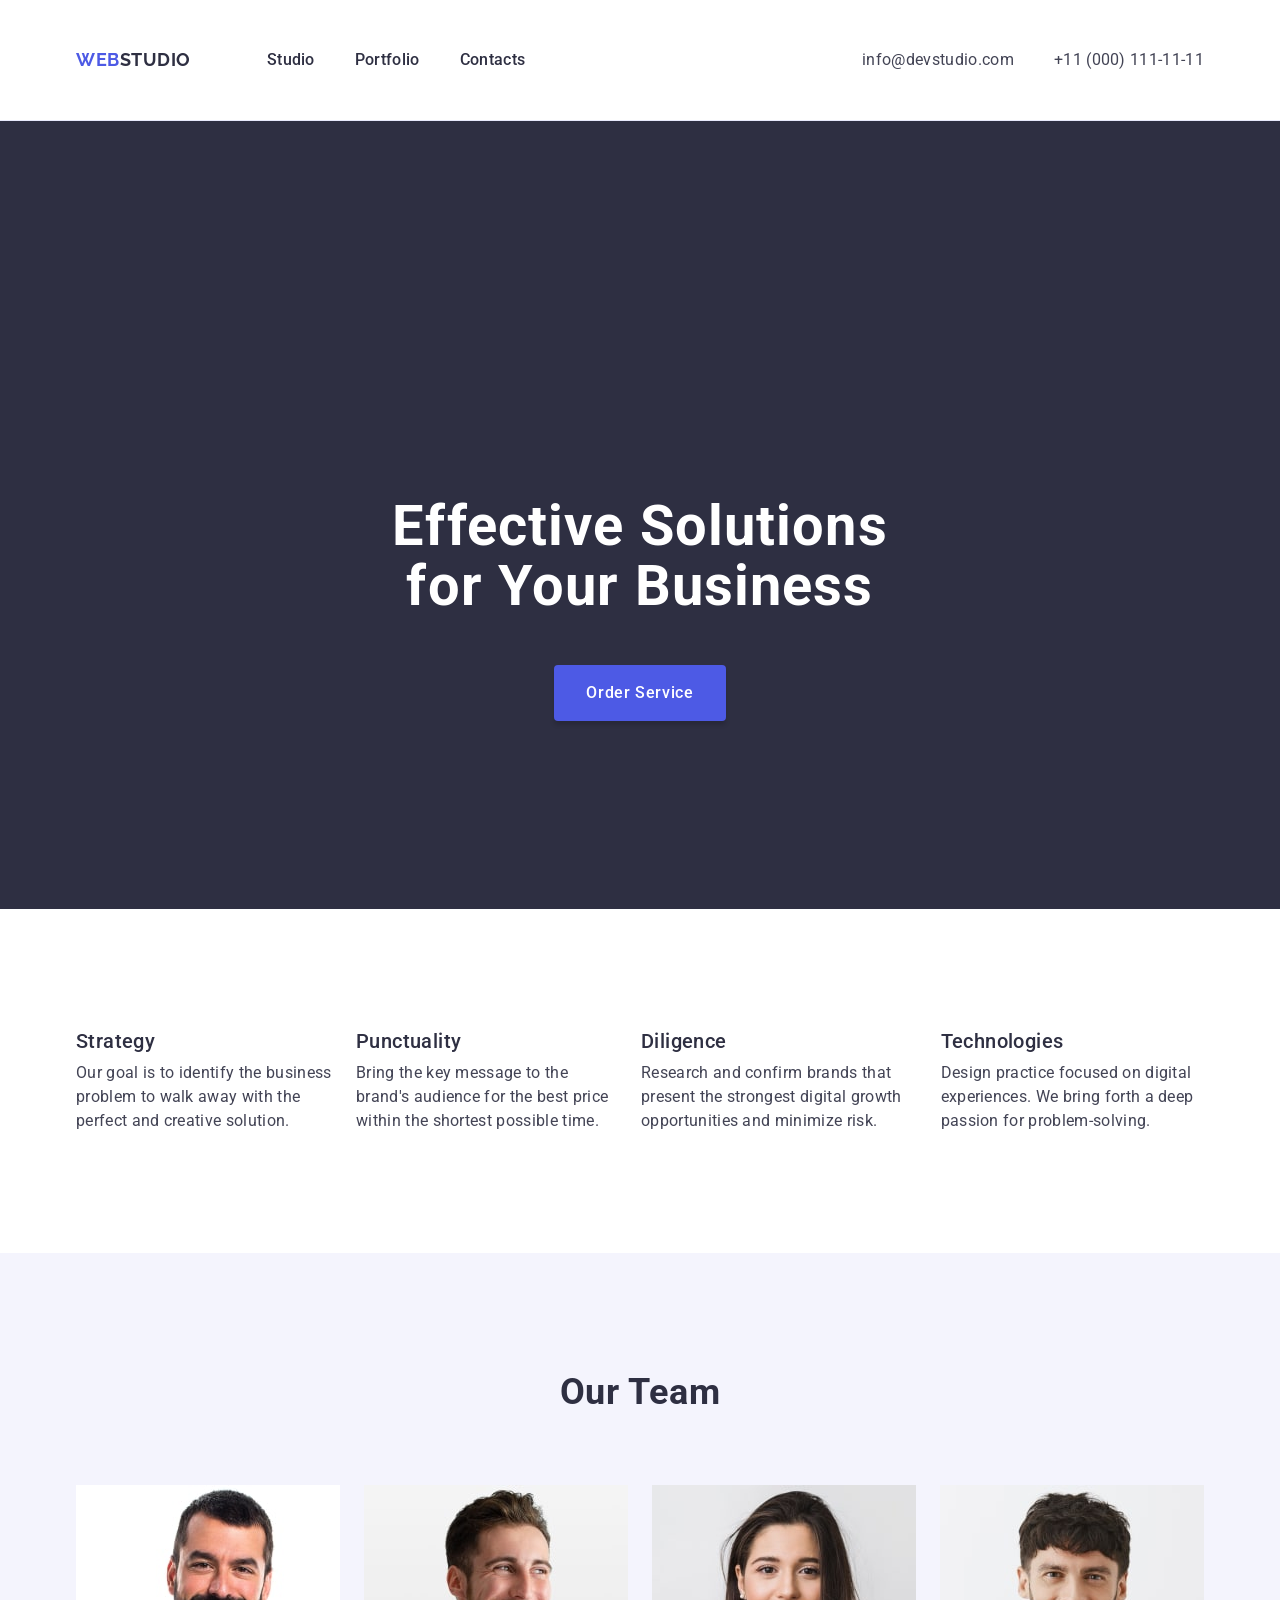
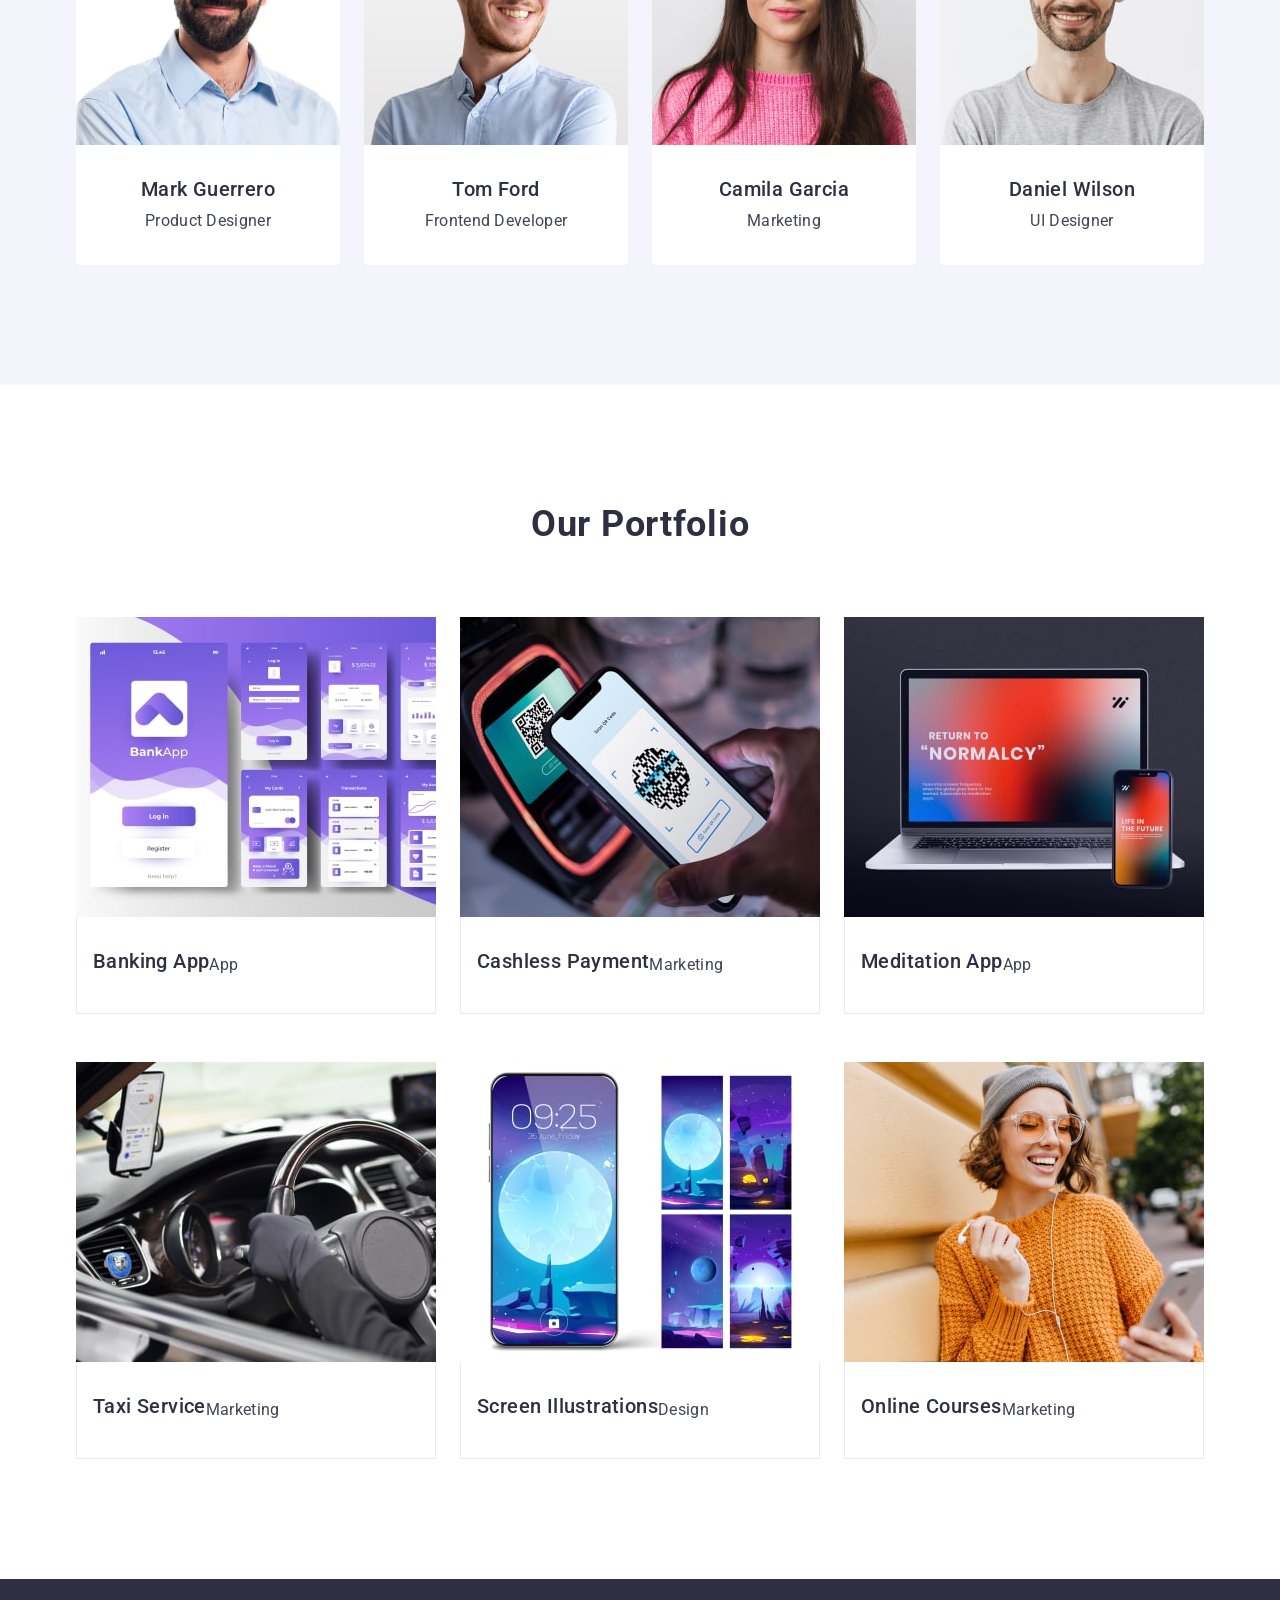
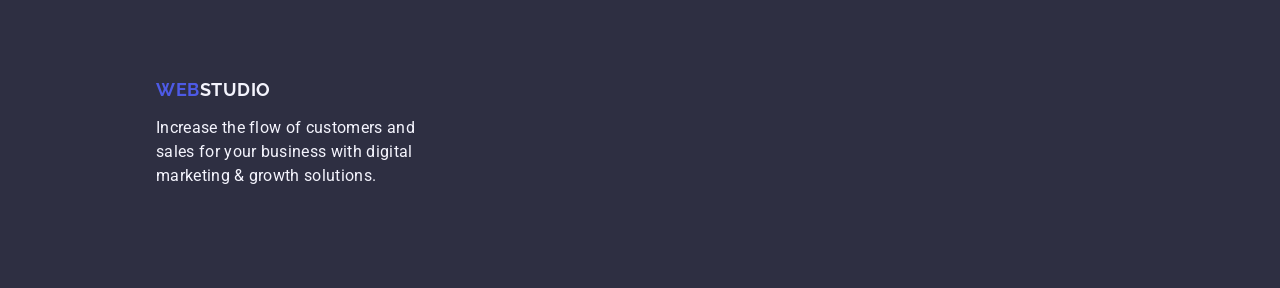
==== commit ed65d323: "correction" ====
--- a/index.html
+++ b/index.html
@@ -113,7 +113,7 @@
                 height="260"
                 class="team-images"
               />
-              <div class="team-card card-mark">
+              <div class="container team-card">
                 <h3 class="team-subtitle section-subtitle">Mark Guerrero</h3>
                 <p class="team-text section-text">Product Designer</p>
               </div>
@@ -126,7 +126,7 @@
                 height="260"
                 class="team-images"
               />
-              <div class="team-card card-tom">
+              <div class="container team-card">
                 <h3 class="team-subtitle section-subtitle">Tom Ford</h3>
                 <p class="team-text section-text">Frontend Developer</p>
               </div>
@@ -139,7 +139,7 @@
                 height="260"
                 class="team-images"
               />
-              <div class="team-card card-camila">
+              <div class="container team-card">
                 <h3 class="team-subtitle section-subtitle">Camila Garcia</h3>
                 <p class="team-text section-text">Marketing</p>
               </div>
@@ -152,7 +152,7 @@
                 height="260"
                 class="team-images"
               />
-              <div class="team-card card-daniel">
+              <div class="container team-card">
                 <h3 class="team-subtitle section-subtitle">Daniel Wilson</h3>
                 <p class="team-text section-text">UI Designer</p>
               </div>
@@ -172,8 +172,10 @@
                 height="300"
                 class="portfolio-images"
               />
-              <h3 class="portfolio-subtitle section-subtitle">Banking App</h3>
-              <p class="portfolio-text section-text">App</p>
+              <div class="container portfolio-box">
+                <h3 class="portfolio-subtitle section-subtitle">Banking App</h3>
+                <p class="portfolio-text section-text">App</p>
+              </div>
             </li>
             <li class="portfolio-item">
               <img
@@ -183,10 +185,12 @@
                 height="300"
                 class="portfolio-images"
               />
-              <h3 class="portfolio-subtitle section-subtitle">
-                Cashless Payment
-              </h3>
-              <p class="portfolio-text section-text">Marketing</p>
+              <div class="container portfolio-box">
+                <h3 class="portfolio-subtitle section-subtitle">
+                  Cashless Payment
+                </h3>
+                <p class="portfolio-text section-text">Marketing</p>
+              </div>
             </li>
             <li>
               <img
@@ -196,10 +200,12 @@
                 height="300"
                 class="portfolio-images"
               />
-              <h3 class="portfolio-subtitle section-subtitle">
-                Meditation App
-              </h3>
-              <p class="portfolio-text section-text">App</p>
+              <div class="container portfolio-box">
+                <h3 class="portfolio-subtitle section-subtitle">
+                  Meditation App
+                </h3>
+                <p class="portfolio-text section-text">App</p>
+              </div>
             </li>
             <li class="portfolio-item">
               <img
@@ -209,8 +215,12 @@
                 height="300"
                 class="portfolio-images"
               />
-              <h3 class="portfolio-subtitle section-subtitle">Taxi Service</h3>
-              <p class="portfolio-text section-text">Marketing</p>
+              <div class="container portfolio-box">
+                <h3 class="portfolio-subtitle section-subtitle">
+                  Taxi Service
+                </h3>
+                <p class="portfolio-text section-text">Marketing</p>
+              </div>
             </li>
             <li class="portfolio-item">
               <img
@@ -220,10 +230,12 @@
                 height="300"
                 class="portfolio-images"
               />
-              <h3 class="portfolio-subtitle section-subtitle">
-                Screen Illustrations
-              </h3>
-              <p class="portfolio-text section-text">Design</p>
+              <div class="container portfolio-box">
+                <h3 class="portfolio-subtitle section-subtitle">
+                  Screen Illustrations
+                </h3>
+                <p class="portfolio-text section-text">Design</p>
+              </div>
             </li>
             <li class="portfolio-item">
               <img
@@ -233,10 +245,12 @@
                 height="300"
                 class="portfolio-images"
               />
-              <h3 class="portfolio-subtitle section-subtitle">
-                Online Courses
-              </h3>
-              <p class="portfolio-text section-text">Marketing</p>
+              <div class="container portfolio-box">
+                <h3 class="portfolio-subtitle section-subtitle">
+                  Online Courses
+                </h3>
+                <p class="portfolio-text section-text">Marketing</p>
+              </div>
             </li>
           </ul>
         </div>
--- a/css/styles.css
+++ b/css/styles.css
@@ -80,6 +80,7 @@
 /* HEADER */
 .header {
   border-bottom: 1px solid #e7e9fc;
+  padding: 24px 0;
 }
 
 .header-container {
@@ -100,7 +101,6 @@
   letter-spacing: 0.03em;
   text-transform: uppercase;
   color: #4d5ae5;
-  padding: 24px 0;
   margin-right: 76px;
 }
 
@@ -186,7 +186,7 @@
 
 .hero-btn {
   display: block;
-  width: 169px;
+  min-width: 169px
   white-space: nowrap;
   border-radius: 4px;
   font-family: inherit;
@@ -222,7 +222,7 @@
   gap: 24px;
 }
 .features-item {
-  width: calc((100% - 72) / 4);
+  flex-basis: calc((100% - 72px) / 4)) ;
 }
 
 .features-subtitle {
@@ -239,6 +239,7 @@
 }
 
 .team-container {
+ 
 }
 
 .team {
@@ -256,6 +257,8 @@
 }
 .team-item {
   background-color: #fff;
+  border-radius: 0 0 4px 4px;
+
 }
 
 .team-images {
@@ -264,16 +267,20 @@
 .team-subtitle {
   text-align: center;
   white-space: nowrap;
+  margin-bottom: 8px;
 }
 .team-card {
+  max-width: 162px;
+  margin-left: auto;
+  margin-right: auto;
+  white-space: nowrap;
   text-align: center;
-  margin: 32px 16px;
-  padding-left: auto;
-  padding-right: auto;
+  padding: 32px 0;
+  
 }
 
 .team-text {
-  margin-top: 8px;
+  
 }
 
 /* PORTFOLIO */
@@ -284,6 +291,10 @@
   padding-bottom: 120px;
 }
 
+.portfolio-container {
+  align-items: center;
+}
+
 .portfolio-title {
   max-width: 218px;
   margin-bottom: 72px;
@@ -300,33 +311,40 @@
 }
 
 .portfolio-item {
+  display: block;
+  align-items: center;
 }
 
 .portfolio-images {
 }
 
+.portfolio-box  {
+  display: flex;
+  align-items: center;
+  border: 1px solid #e7e9fc;
+  border-top: none; 
+  padding: 32px 16px;
+
+}
+
 .portfolio-subtitle {
-  margin-top: 32px;
-  margin-left: 16px;
   margin-bottom: 8px;
 }
 
 .portfolio-text {
-  margin-left: 16px;
-  margin-bottom: 32px;
+  
 }
 
 /* FOOTER */
 .footer {
   background-color: #2e2f42;
+  padding: 100px 0;
 }
 
 .footer-container {
   display: inline-block;
   align-items: center;
-  padding-top: 100px;
   padding-left: 156px;
-  padding-bottom: 100px;
   padding-right: auto;
 }
 
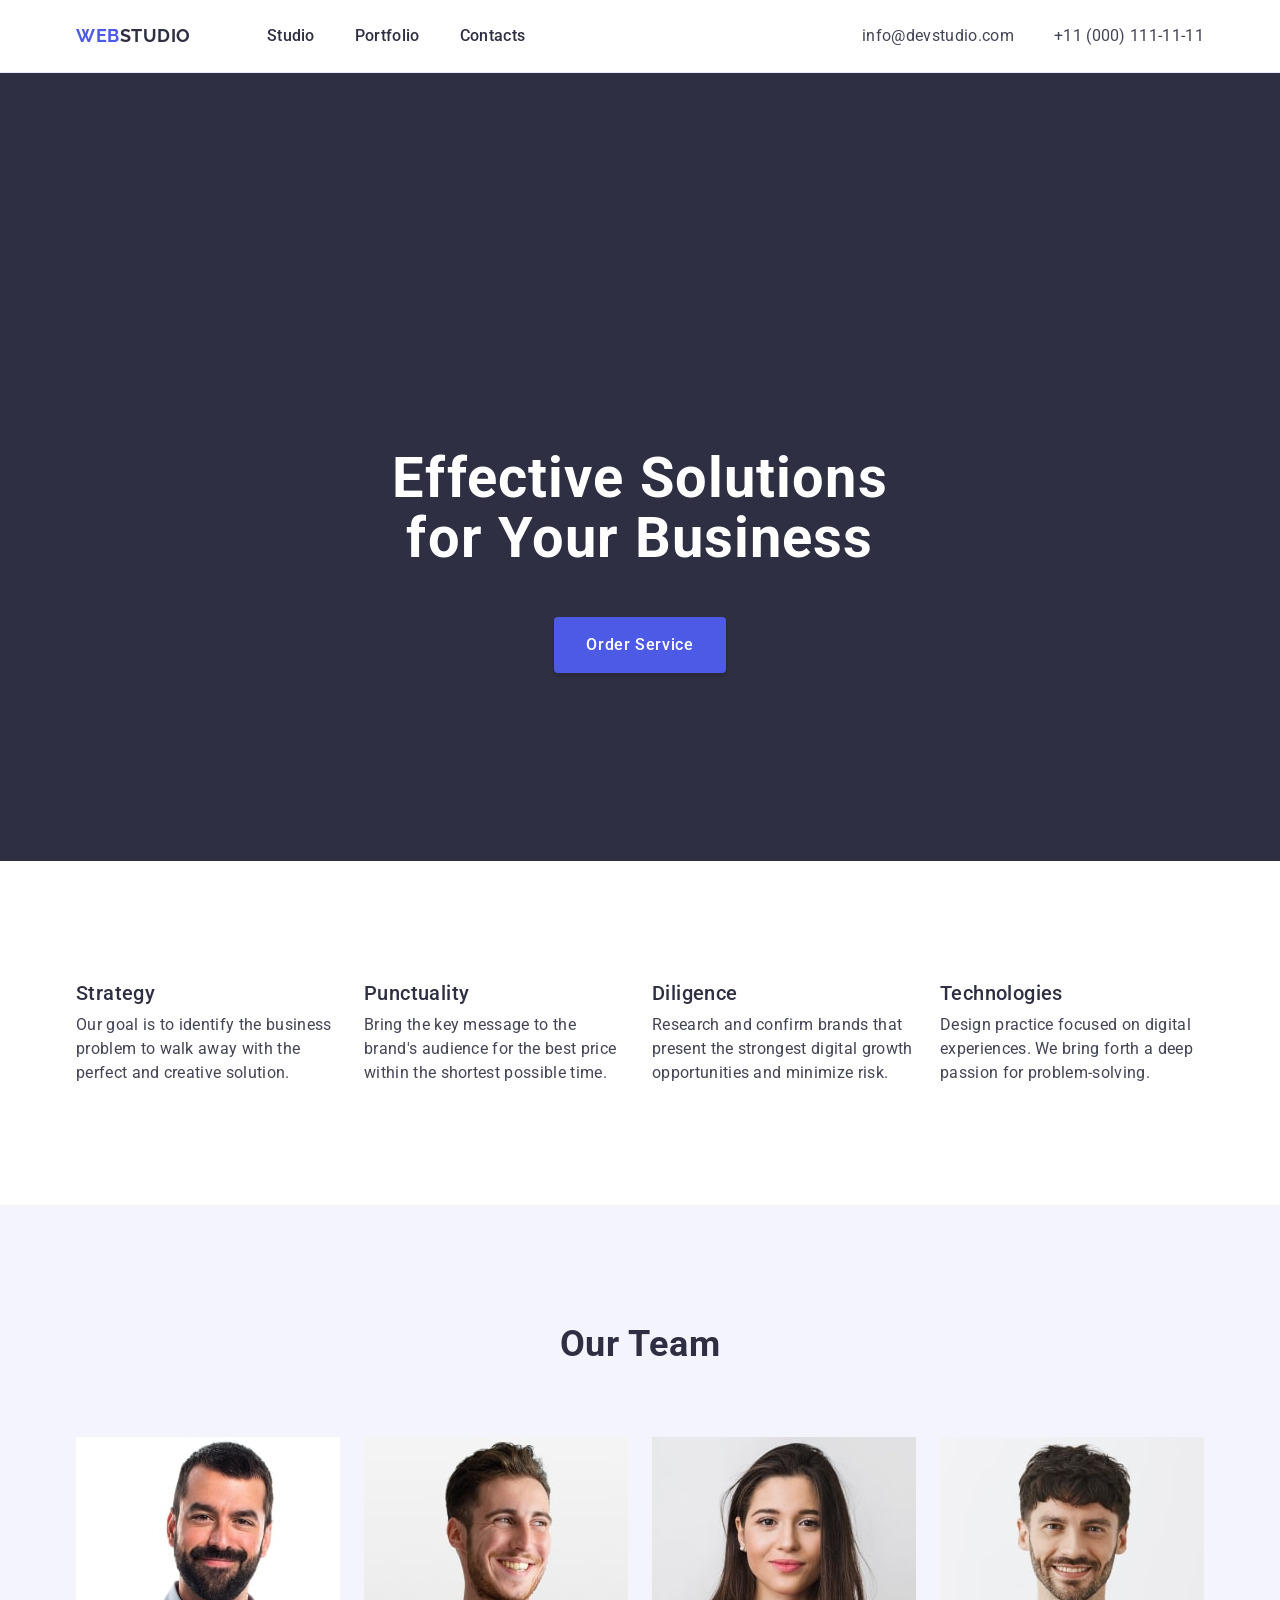
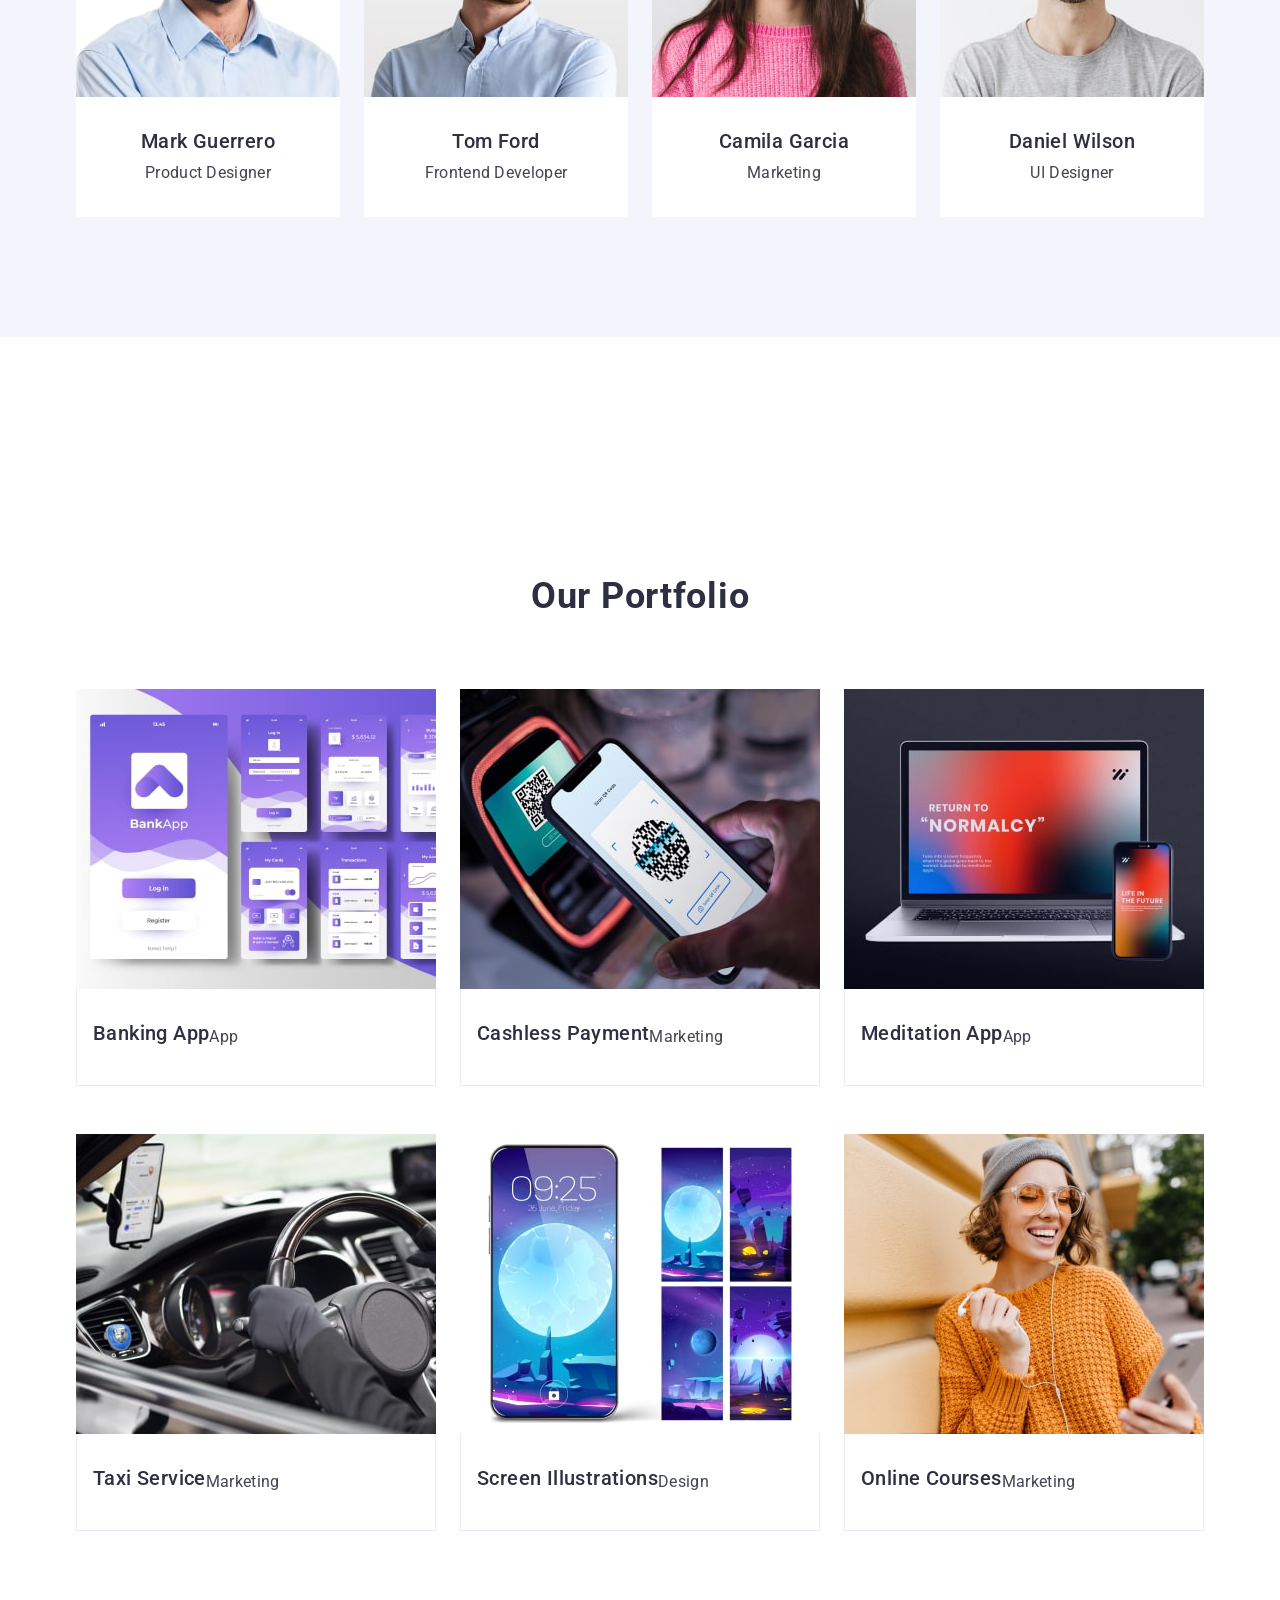
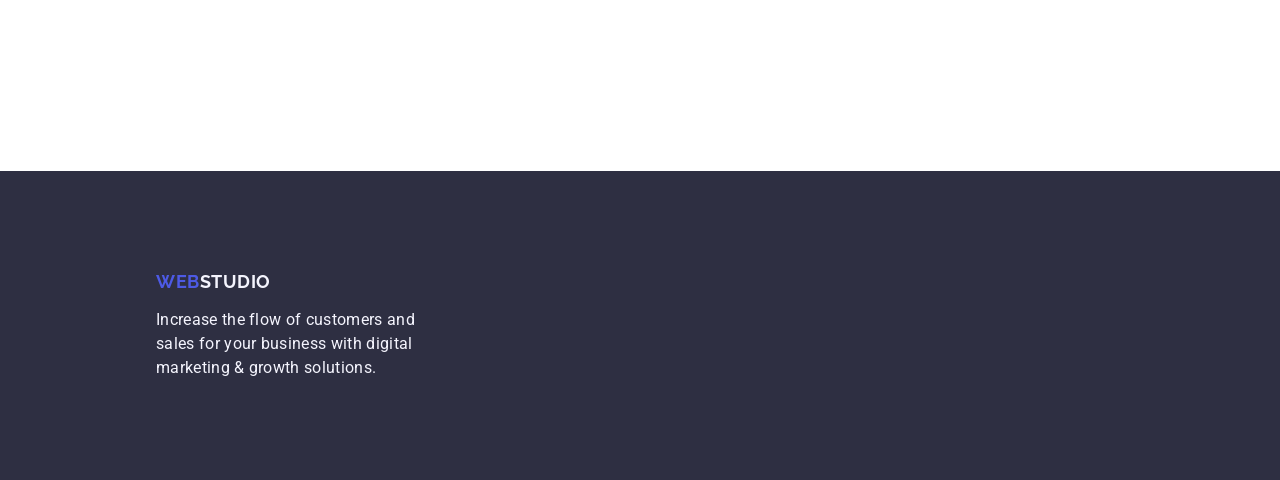
==== commit 0c910450: "correction" ====
--- a/index.html
+++ b/index.html
@@ -192,7 +192,7 @@
                 <p class="portfolio-text section-text">Marketing</p>
               </div>
             </li>
-            <li>
+            <li class="portfolio-item">
               <img
                 src="./images/team/portfolio/portfolio-3.jpg"
                 alt="Meditation App"
--- a/css/styles.css
+++ b/css/styles.css
@@ -80,12 +80,10 @@
 /* HEADER */
 .header {
   border-bottom: 1px solid #e7e9fc;
-  padding: 24px 0;
 }
 
 .header-container {
   display: flex;
-  align-items: center;
 }
 
 .header-navigation {
@@ -102,6 +100,8 @@
   text-transform: uppercase;
   color: #4d5ae5;
   margin-right: 76px;
+  padding: 24px 0;
+  display: inline-block;
 }
 
 .header-logo-italic {
@@ -112,7 +112,6 @@
   display: flex;
   align-items: center;
   gap: 40px;
-  padding: 24px 0;
 }
 
 .header-menu-link {
@@ -122,6 +121,7 @@
   line-height: 150%;
   letter-spacing: 0.02em;
   color: #2e2f42;
+  padding: 24px 0;
 }
 .header-menu-link:hover,
 .header-menu-link:focus {
@@ -186,7 +186,7 @@
 
 .hero-btn {
   display: block;
-  min-width: 169px
+  min-width: 169px;
   white-space: nowrap;
   border-radius: 4px;
   font-family: inherit;
@@ -222,7 +222,7 @@
   gap: 24px;
 }
 .features-item {
-  flex-basis: calc((100% - 72px) / 4)) ;
+  flex-basis: calc((100% - 72px) / 4);
 }
 
 .features-subtitle {
@@ -239,7 +239,6 @@
 }
 
 .team-container {
- 
 }
 
 .team {
@@ -258,7 +257,6 @@
 .team-item {
   background-color: #fff;
   border-radius: 0 0 4px 4px;
-
 }
 
 .team-images {
@@ -276,11 +274,9 @@
   white-space: nowrap;
   text-align: center;
   padding: 32px 0;
-  
 }
 
 .team-text {
-  
 }
 
 /* PORTFOLIO */
@@ -293,6 +289,8 @@
 
 .portfolio-container {
   align-items: center;
+  padding-top: 120px;
+  padding-bottom: 120px;
 }
 
 .portfolio-title {
@@ -318,13 +316,12 @@
 .portfolio-images {
 }
 
-.portfolio-box  {
+.portfolio-box {
   display: flex;
   align-items: center;
   border: 1px solid #e7e9fc;
-  border-top: none; 
+  border-top: none;
   padding: 32px 16px;
-
 }
 
 .portfolio-subtitle {
@@ -332,7 +329,6 @@
 }
 
 .portfolio-text {
-  
 }
 
 /* FOOTER */
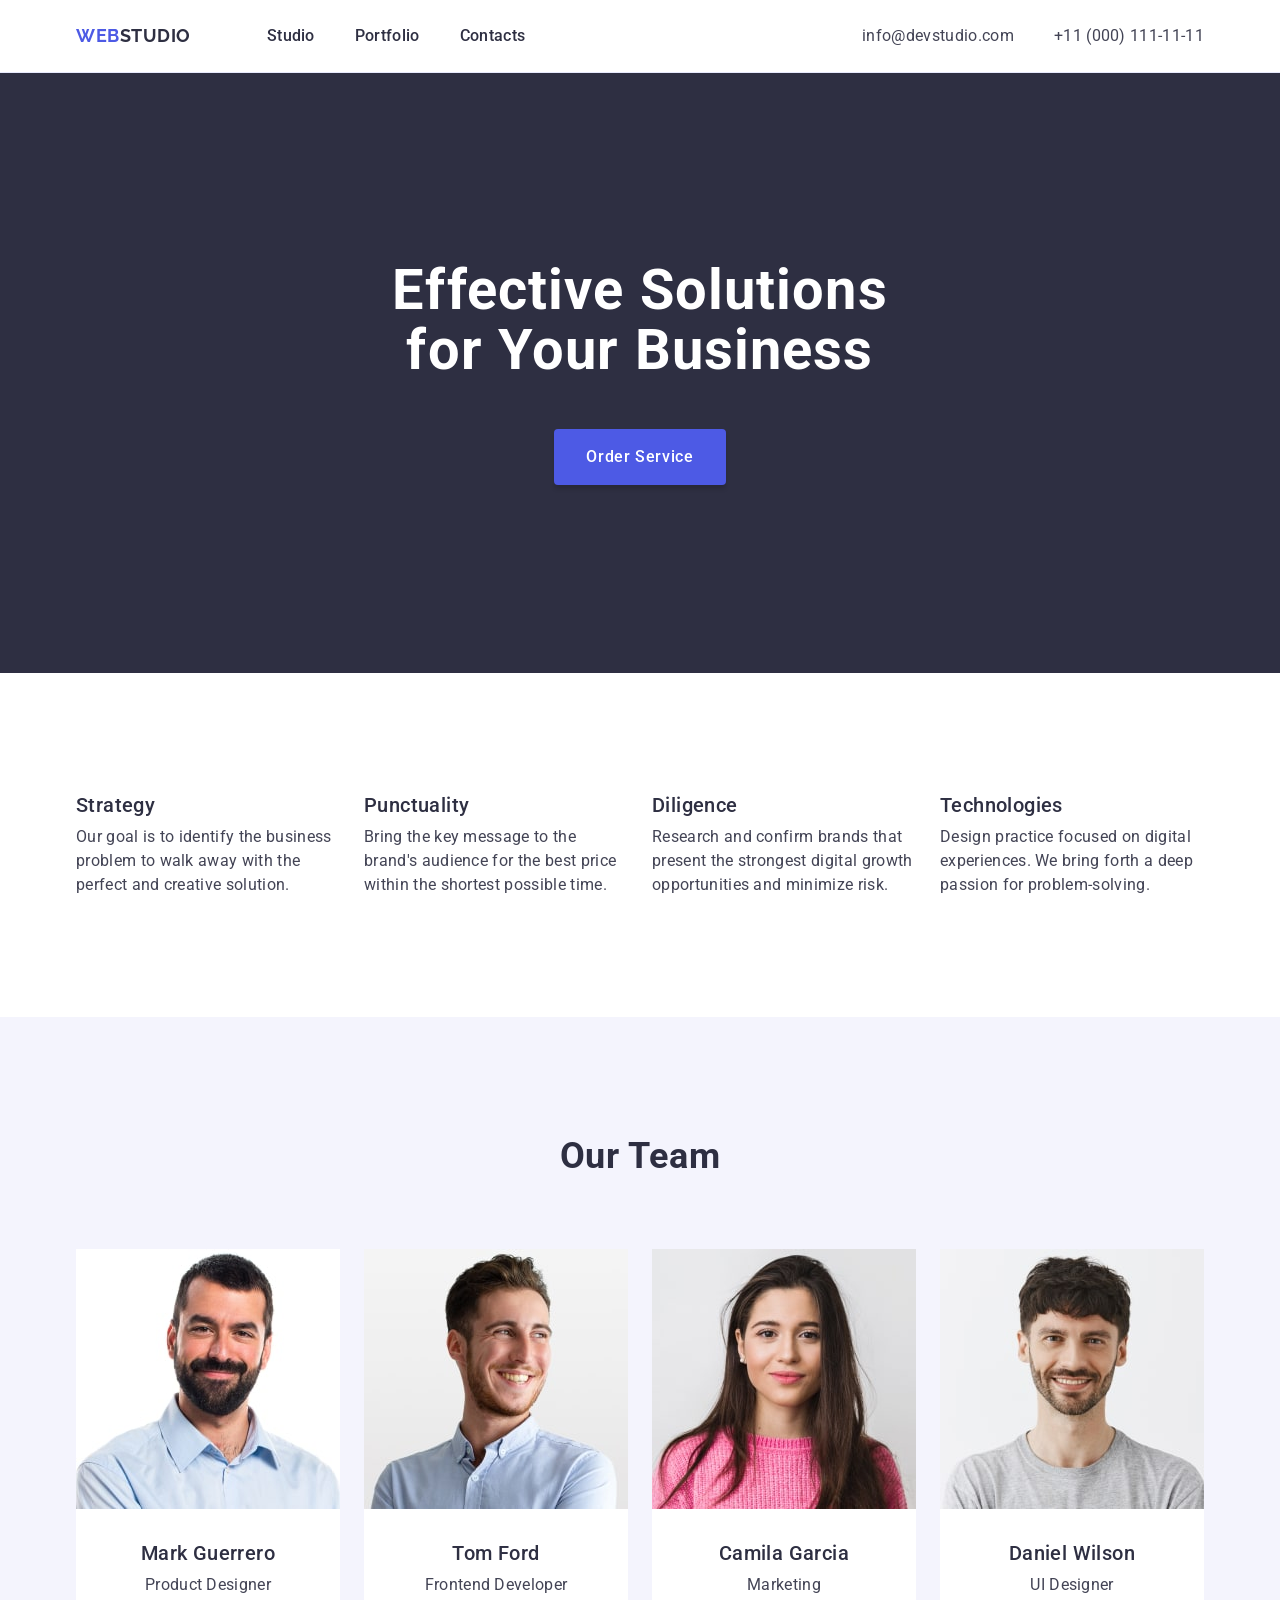
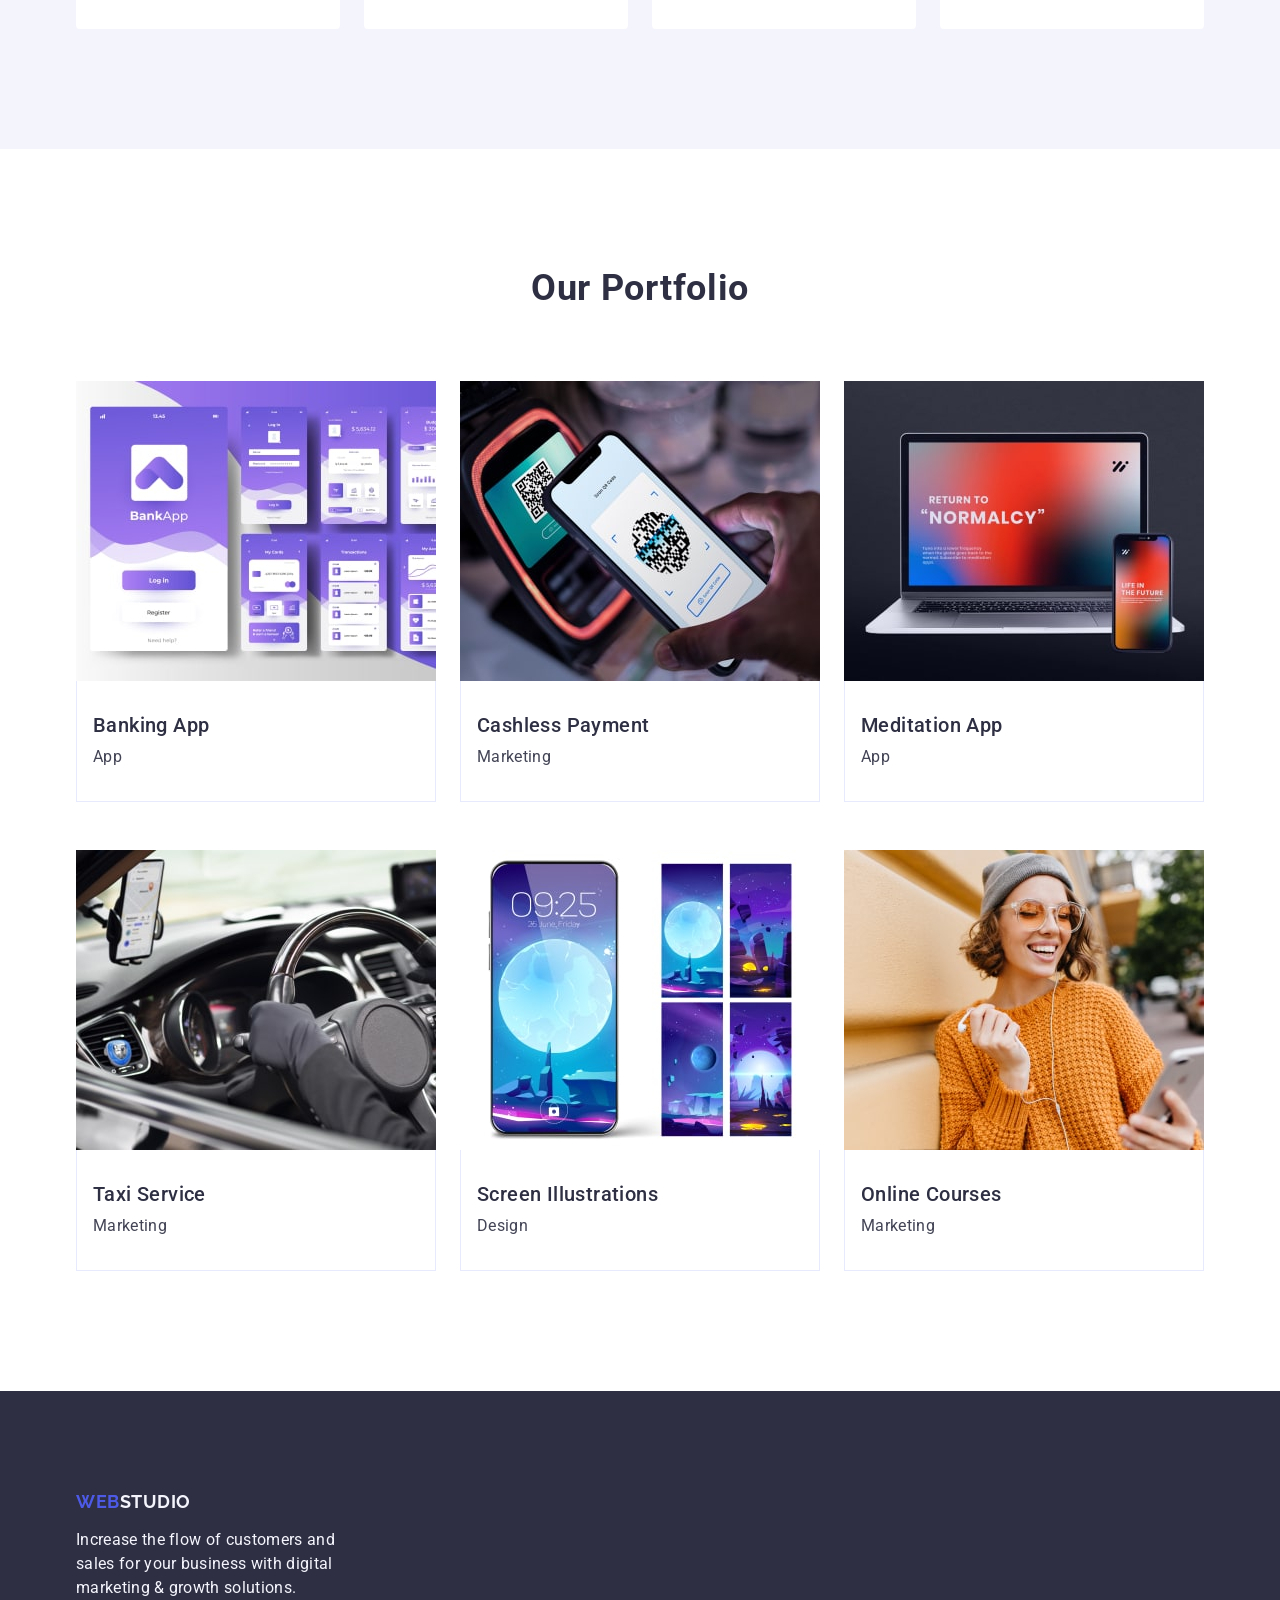
==== commit e0cb65d8: "adjustments" ====
--- a/index.html
+++ b/index.html
@@ -172,7 +172,7 @@
                 height="300"
                 class="portfolio-images"
               />
-              <div class="container portfolio-box">
+              <div class="portfolio-box">
                 <h3 class="portfolio-subtitle section-subtitle">Banking App</h3>
                 <p class="portfolio-text section-text">App</p>
               </div>
@@ -185,7 +185,7 @@
                 height="300"
                 class="portfolio-images"
               />
-              <div class="container portfolio-box">
+              <div class="portfolio-box">
                 <h3 class="portfolio-subtitle section-subtitle">
                   Cashless Payment
                 </h3>
@@ -200,7 +200,7 @@
                 height="300"
                 class="portfolio-images"
               />
-              <div class="container portfolio-box">
+              <div class="portfolio-box">
                 <h3 class="portfolio-subtitle section-subtitle">
                   Meditation App
                 </h3>
@@ -215,7 +215,7 @@
                 height="300"
                 class="portfolio-images"
               />
-              <div class="container portfolio-box">
+              <div class="portfolio-box">
                 <h3 class="portfolio-subtitle section-subtitle">
                   Taxi Service
                 </h3>
@@ -230,7 +230,7 @@
                 height="300"
                 class="portfolio-images"
               />
-              <div class="container portfolio-box">
+              <div class="portfolio-box">
                 <h3 class="portfolio-subtitle section-subtitle">
                   Screen Illustrations
                 </h3>
@@ -245,7 +245,7 @@
                 height="300"
                 class="portfolio-images"
               />
-              <div class="container portfolio-box">
+              <div class="portfolio-box">
                 <h3 class="portfolio-subtitle section-subtitle">
                   Online Courses
                 </h3>
--- a/css/styles.css
+++ b/css/styles.css
@@ -178,7 +178,6 @@
   letter-spacing: 0.02em;
   text-align: center;
   color: #fff;
-  padding-top: 188px;
   margin-left: auto;
   margin-right: auto;
   margin-bottom: 48px;
@@ -242,10 +241,6 @@
 }
 
 .team {
-  max-width: 162px;
-  margin-left: auto;
-  margin-right: auto;
-  white-space: nowrap;
   margin-bottom: 72px;
 }
 
@@ -268,15 +263,11 @@
   margin-bottom: 8px;
 }
 .team-card {
-  max-width: 162px;
-  margin-left: auto;
-  margin-right: auto;
-  white-space: nowrap;
+  padding: 32px 0;
+}
+
+.team-text {
   text-align: center;
-  padding: 32px 0;
-}
-
-.team-text {
 }
 
 /* PORTFOLIO */
@@ -288,17 +279,10 @@
 }
 
 .portfolio-container {
-  align-items: center;
-  padding-top: 120px;
-  padding-bottom: 120px;
 }
 
 .portfolio-title {
-  max-width: 218px;
   margin-bottom: 72px;
-  margin-left: auto;
-  margin-right: auto;
-  white-space: nowrap;
 }
 
 .portfolio-list {
@@ -309,16 +293,13 @@
 }
 
 .portfolio-item {
-  display: block;
-  align-items: center;
+  width: calc((100% - 48px) / 3);
 }
 
 .portfolio-images {
 }
 
 .portfolio-box {
-  display: flex;
-  align-items: center;
   border: 1px solid #e7e9fc;
   border-top: none;
   padding: 32px 16px;
@@ -338,10 +319,6 @@
 }
 
 .footer-container {
-  display: inline-block;
-  align-items: center;
-  padding-left: 156px;
-  padding-right: auto;
 }
 
 .footer-logo-italic {
@@ -368,5 +345,4 @@
 .footer-text {
   color: #f4f4fd;
   max-width: 264px;
-  margin-right: 156px;
-}
+}
